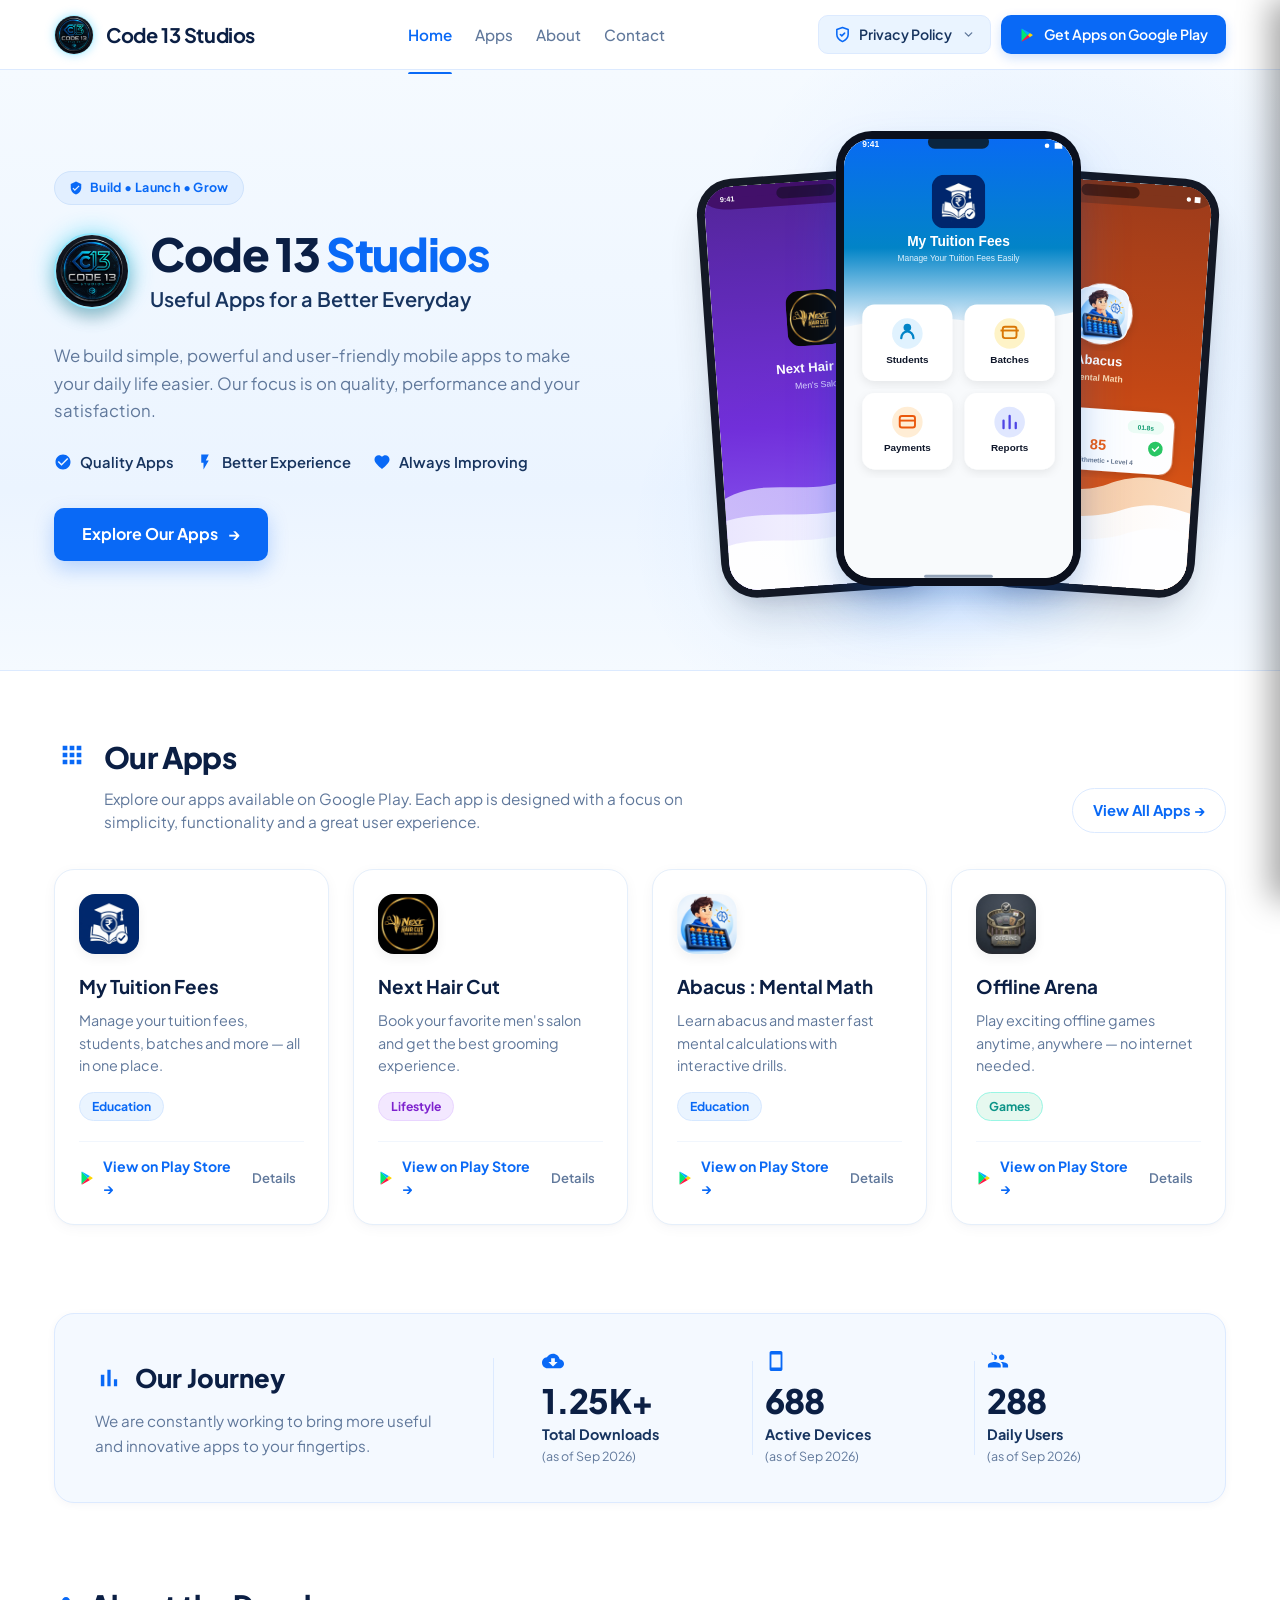
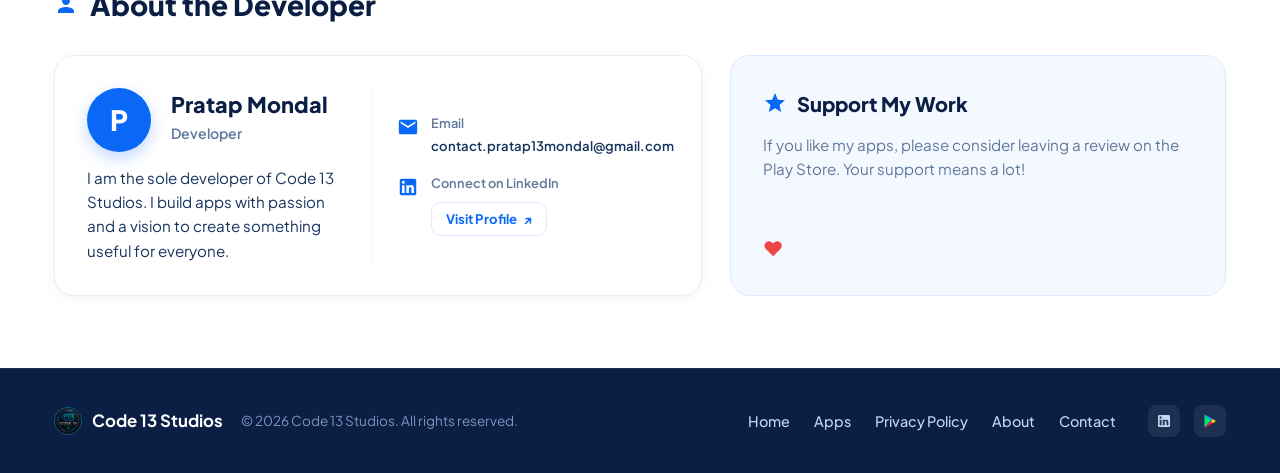
==== index.html @ d7ed080d "feat: add portfolio website assets, pages, styles, and scripts" ====
<!DOCTYPE html>
<html lang="en">
<head>
  <meta charset="UTF-8">
  <meta name="viewport" content="width=device-width, initial-scale=1.0">
  <title>Code 13 Studios — Useful Apps for a Better Everyday</title>
  <meta name="description" content="Code 13 Studios creates simple, powerful and user-friendly mobile apps designed to make everyday life easier.">
  <link rel="icon" type="image/png" href="assets/logo/c13-logo.png">
  <link rel="stylesheet" href="css/style.css">
</head>
<body>

  <!-- ========================================================================
       Global Header
       ======================================================================== -->
  <header class="site-header">
    <div class="container header-inner">
      <!-- Brand Logo -->
      <a href="index.html" class="brand-logo" aria-label="Code 13 Studios Home">
        <img src="assets/logo/c13-logo.png" alt="Code 13 Studios Icon" class="brand-icon" width="40" height="40">
        <span class="brand-name">Code 13 Studios</span>
      </a>

      <!-- Desktop Navigation -->
      <nav class="desktop-nav" aria-label="Main Navigation">
        <a href="index.html" class="nav-link active">Home</a>
        <a href="section/apps.html" class="nav-link">Apps</a>
        <a href="section/about.html" class="nav-link">About</a>
        <a href="section/contact.html" class="nav-link">Contact</a>
      </nav>

      <!-- Desktop Header Action -->
      <div class="header-action">
        <!-- Privacy Policy Dropdown Button -->
        <div class="header-privacy-dropdown-wrap">
          <a href="privacy-policy/index.html" class="btn-privacy-header" aria-label="Privacy Policy for All Apps" id="header-privacy-btn">
            <svg class="privacy-shield-icon" viewBox="0 0 24 24" fill="none" stroke="currentColor" stroke-width="2.2" stroke-linecap="round" stroke-linejoin="round" aria-hidden="true">
              <path d="M12 22s8-4 8-10V5l-8-3-8 3v7c0 6 8 10 8 10z"/>
              <path d="m9 12 2 2 4-4"/>
            </svg>
            <span>Privacy Policy</span>
            <svg class="dropdown-arrow-icon" viewBox="0 0 24 24" fill="none" stroke="currentColor" stroke-width="2.5" stroke-linecap="round" stroke-linejoin="round" aria-hidden="true">
              <path d="m6 9 6 6 6-6"/>
            </svg>
          </a>
          <div class="header-privacy-menu" role="menu" aria-label="Privacy Policies for All Apps">
            <div class="privacy-menu-header">
              <span class="privacy-menu-badge">Privacy Center</span>
              <span class="privacy-menu-title">Select App Policy</span>
            </div>
            <a href="privacy-policy/index.html#all-apps" class="privacy-menu-item" role="menuitem">
              <span class="menu-item-icon-wrap shield-icon-wrap">
                <svg viewBox="0 0 24 24" fill="currentColor"><path d="M12 2L4 5v6.09c0 5.05 3.41 9.76 8 10.91 4.59-1.15 8-5.86 8-10.91V5l-8-3zm-1 14.5l-3.5-3.5 1.41-1.41L11 13.67l5.59-5.59 1.41 1.41-7 7z"/></svg>
              </span>
              <div class="menu-item-text">
                <strong>All Apps Overview</strong>
                <small>General principles & developer standards</small>
              </div>
            </a>
            <a href="privacy-policy/my-tuition-fees.html" class="privacy-menu-item" role="menuitem">
              <img src="assets/apps/my-tuition-fees.svg" alt="My Tuition Fees" class="menu-item-app-icon" width="32" height="32">
              <div class="menu-item-text">
                <strong>My Tuition Fees</strong>
                <small>Student records & offline storage</small>
              </div>
            </a>
            <a href="privacy-policy/next-hair-cut.html" class="privacy-menu-item" role="menuitem">
              <img src="assets/apps/next-hair-cut.svg" alt="Next Hair Cut" class="menu-item-app-icon" width="32" height="32">
              <div class="menu-item-text">
                <strong>Next Hair Cut</strong>
                <small>Salon booking & location permissions</small>
              </div>
            </a>
            <a href="privacy-policy/abacus-mental-math.html" class="privacy-menu-item" role="menuitem">
              <img src="assets/apps/abacus-math.svg" alt="Abacus : Mental Math" class="menu-item-app-icon" width="32" height="32">
              <div class="menu-item-text">
                <strong>Abacus : Mental Math</strong>
                <small>Mental arithmetic & speed drills</small>
              </div>
            </a>
            <a href="privacy-policy/offline-arena.html" class="privacy-menu-item" role="menuitem">
              <img src="assets/apps/offline-arena.svg" alt="Offline Arena" class="menu-item-app-icon" width="32" height="32">
              <div class="menu-item-text">
                <strong>Offline Arena</strong>
                <small>100% offline — zero data collection</small>
              </div>
            </a>
            <div class="privacy-menu-footer">
              <a href="privacy-policy/index.html" class="privacy-menu-view-all">Open Full Privacy Center →</a>
            </div>
          </div>
        </div>

        <a href="https://play.google.com/store/apps/developer?id=Pratap+Mondal" target="_blank" rel="noopener noreferrer" class="btn-play-header" aria-label="Get Apps on Google Play">
          <svg class="play-icon-mini" viewBox="0 0 32 32" fill="none" xmlns="http://www.w3.org/2000/svg" aria-hidden="true">
            <path d="M5.3 3.6C5.1 4 5 4.5 5 5.2v21.6c0 .7.1 1.2.3 1.6l.1.1 12.1-12.1v-.3L5.3 3.6z" fill="#00E676"/>
            <path d="M21.5 20.4l-4-4v-.3l4-4 .1.1 4.7 2.7c1.3.8 1.3 2 0 2.8l-4.8 2.7z" fill="#FFD600"/>
            <path d="M17.5 16.1L5.3 28.4c.4.4 1.1.5 2 .1l14.2-8.1-4-4.3z" fill="#FF1744"/>
            <path d="M17.5 15.9l4-4-14.2-8.1c-.9-.5-1.6-.3-2 .1l12.2 12z" fill="#00B0FF"/>
          </svg>
          <span>Get Apps on Google Play</span>
        </a>
      </div>

      <!-- Hamburger Menu Button (Mobile) -->
      <button type="button" class="hamburger-btn" id="hamburger-btn" aria-label="Toggle navigation menu" aria-expanded="false" aria-controls="mobile-drawer">
        <span class="hamburger-line"></span>
        <span class="hamburger-line"></span>
        <span class="hamburger-line"></span>
      </button>
    </div>
  </header>

  <!-- ========================================================================
       Mobile Navigation Drawer (Matches Mobile Screen 5 Reference)
       ======================================================================== -->
  <div class="mobile-drawer-overlay" id="drawer-overlay" aria-hidden="true"></div>
  <aside class="mobile-drawer" id="mobile-drawer" aria-label="Mobile Navigation">
    <div class="drawer-header">
      <div class="drawer-brand">
        <img src="assets/logo/c13-logo.png" alt="Code 13 Studios" width="30" height="30" style="border-radius: 50%;">
        <span>Code 13 Studios</span>
      </div>
      <button type="button" class="drawer-close-btn" id="drawer-close-btn" aria-label="Close menu">&times;</button>
    </div>

    <!-- Centered Hero in Drawer -->
    <div class="drawer-hero">
      <img src="assets/logo/c13-logo.png" alt="Code 13 Studios Logo" class="drawer-logo-big" width="72" height="72">
      <h2 class="drawer-title">Code 13 Studios</h2>
      <p class="drawer-tagline">Useful Apps for a Better Everyday</p>

      <!-- 3 Highlight Pills -->
      <div class="drawer-highlights">
        <span class="drawer-highlight-pill">
          <svg viewBox="0 0 24 24"><path d="M12 2L4 5v6.09c0 5.05 3.41 9.76 8 10.91 4.59-1.15 8-5.86 8-10.91V5l-8-3zm-1 14.5l-3.5-3.5 1.41-1.41L11 13.67l5.59-5.59 1.41 1.41-7 7z"/></svg>
          Quality Apps
        </span>
        <span class="drawer-highlight-pill">
          <svg viewBox="0 0 24 24"><path d="M7 2v11h3v9l7-12h-4l4-8z"/></svg>
          Better Experience
        </span>
        <span class="drawer-highlight-pill">
          <svg viewBox="0 0 24 24"><path d="M12 21.35l-1.45-1.32C5.4 15.36 2 12.28 2 8.5 2 5.42 4.42 3 7.5 3c1.74 0 3.41.81 4.5 2.09C13.09 3.81 14.76 3 16.5 3 19.58 3 22 5.42 22 8.5c0 3.78-3.4 6.86-8.55 11.54L12 21.35z"/></svg>
          Always Improving
        </span>
      </div>
    </div>

    <!-- Quick Links White Box -->
    <div class="drawer-nav-box">
      <h3 class="drawer-nav-title">Quick Links</h3>
      <ul class="drawer-nav-list">
        <li class="drawer-nav-item">
          <a href="index.html">
            <span class="drawer-nav-icon">
              <svg viewBox="0 0 24 24" width="18" height="18" fill="currentColor"><path d="M10 20v-6h4v6h5v-8h3L12 3 2 12h3v8z"/></svg>
            </span>
            <span>Home</span>
          </a>
        </li>
        <li class="drawer-nav-item">
          <a href="section/apps.html">
            <span class="drawer-nav-icon">
              <svg viewBox="0 0 24 24" width="18" height="18" fill="currentColor"><path d="M4 8h4V4H4v4zm6 12h4v-4h-4v4zm-6 0h4v-4H4v4zm0-6h4v-4H4v4zm6 0h4v-4h-4v4zm6-10v4h4V4h-4zm-6 4h4V4h-4v4zm6 6h4v-4h-4v4zm0 6h4v-4h-4v4z"/></svg>
            </span>
            <span>Apps</span>
          </a>
        </li>
        <li class="drawer-nav-item">
          <a href="privacy-policy/index.html">
            <span class="drawer-nav-icon">
              <svg viewBox="0 0 24 24" width="18" height="18" fill="none" stroke="currentColor" stroke-width="2" stroke-linecap="round" stroke-linejoin="round">
                <path d="M12 22s8-4 8-10V5l-8-3-8 3v7c0 6 8 10 8 10z"/>
                <path d="m9 12 2 2 4-4"/>
              </svg>
            </span>
            <span>Privacy Policy</span>
          </a>
        </li>
        <li class="drawer-nav-item">
          <a href="section/about.html">
            <span class="drawer-nav-icon">
              <svg viewBox="0 0 24 24" width="18" height="18" fill="currentColor"><path d="M12 12c2.21 0 4-1.79 4-4s-1.79-4-4-4-4 1.79-4 4 1.79 4 4 4zm0 2c-2.67 0-8 1.34-8 4v2h16v-2c0-2.66-5.33-4-8-4z"/></svg>
            </span>
            <span>About</span>
          </a>
        </li>
        <li class="drawer-nav-item">
          <a href="section/contact.html">
            <span class="drawer-nav-icon">
              <svg viewBox="0 0 24 24" width="18" height="18" fill="currentColor"><path d="M20 4H4c-1.1 0-1.99.9-1.99 2L2 18c0 1.1.9 2 2 2h16c1.1 0 2-.9 2-2V6c0-1.1-.9-2-2-2zm0 4l-8 5-8-5V6l8 5 8-5v2z"/></svg>
            </span>
            <span>Contact</span>
          </a>
        </li>
      </ul>

      <!-- Follow Us -->
      <div class="drawer-follow">
        <p class="drawer-follow-label">Follow Us</p>
        <div class="drawer-social-icons">
          <a href="https://linkedin.com" target="_blank" rel="noopener noreferrer" class="drawer-social-btn" aria-label="LinkedIn">
            <svg viewBox="0 0 24 24" fill="currentColor"><path d="M19 3a2 2 0 0 1 2 2v14a2 2 0 0 1-2 2H5a2 2 0 0 1-2-2V5a2 2 0 0 1 2-2h14m-.5 15.5v-5.3a3.26 3.26 0 0 0-3.26-3.26c-.85 0-1.84.52-2.28 1.3v-1.11h-2.79v8.37h2.79v-4.93c0-.77.62-1.4 1.39-1.4a1.4 1.4 0 0 1 1.4 1.4v4.93h2.75M6.88 8.56a1.68 1.68 0 0 0 1.68-1.68c0-.93-.75-1.69-1.68-1.69a1.69 1.69 0 0 0-1.69 1.69c0 .93.76 1.68 1.69 1.68m1.39 9.94v-8.37H5.5v8.37h2.77z"/></svg>
          </a>
        </div>
      </div>
    </div>

    <!-- Drawer Footer -->
    <p class="drawer-footer-copy">© 2026 Code 13 Studios. All rights reserved.</p>
  </aside>

  <!-- ========================================================================
       Main Content
       ======================================================================== -->
  <main id="main-content">
    
    <!-- SECTION 1 — HERO -->
    <section class="hero-section" aria-label="Hero Section">
      <div class="hero-bg-shapes">
        <div class="shape-wave-1"></div>
        <div class="shape-wave-2"></div>
      </div>

      <div class="container hero-grid">
        <!-- Left Hero Content -->
        <div class="hero-content">
          <!-- Small Badge -->
          <div class="hero-badge">
            <svg viewBox="0 0 24 24" aria-hidden="true"><path d="M12 1L3 5v6c0 5.55 3.84 10.74 9 12 5.16-1.26 9-6.45 9-12V5l-9-4zm-2 16l-4-4 1.41-1.41L10 14.17l6.59-6.59L18 9l-8 8z"/></svg>
            <span>Build • Launch • Grow</span>
          </div>

          <!-- Logo & Heading -->
          <div class="hero-header-row">
            <img src="assets/logo/c13-logo.png" alt="Code 13 Studios Logo" class="hero-main-logo" width="76" height="76">
            <div class="hero-titles">
              <h1 class="hero-title">Code 13 <span class="highlight-blue">Studios</span></h1>
              <p class="hero-subtitle">Useful Apps for a Better Everyday</p>
            </div>
          </div>

          <!-- Description -->
          <p class="hero-description">
            We build simple, powerful and user-friendly mobile apps to make your daily life easier. Our focus is on quality, performance and your satisfaction.
          </p>

          <!-- 3 Highlights -->
          <div class="hero-features">
            <div class="hero-feature-item">
              <svg viewBox="0 0 24 24" aria-hidden="true"><path d="M12 2C6.48 2 2 6.48 2 12s4.48 10 10 10 10-4.48 10-10S17.52 2 12 2zm-2 15l-5-5 1.41-1.41L10 14.17l7.59-7.59L19 8l-9 9z"/></svg>
              <span>Quality Apps</span>
            </div>
            <div class="hero-feature-item">
              <svg viewBox="0 0 24 24" aria-hidden="true"><path d="M7 2v11h3v9l7-12h-4l4-8z"/></svg>
              <span>Better Experience</span>
            </div>
            <div class="hero-feature-item">
              <svg viewBox="0 0 24 24" aria-hidden="true"><path d="M12 21.35l-1.45-1.32C5.4 15.36 2 12.28 2 8.5 2 5.42 4.42 3 7.5 3c1.74 0 3.41.81 4.5 2.09C13.09 3.81 14.76 3 16.5 3 19.58 3 22 5.42 22 8.5c0 3.78-3.4 6.86-8.55 11.54L12 21.35z"/></svg>
              <span>Always Improving</span>
            </div>
          </div>

          <!-- Primary CTA Button -->
          <a href="section/apps.html" class="btn-primary-hero">
            <span>Explore Our Apps</span>
            <span class="arrow" aria-hidden="true">→</span>
          </a>
        </div>

        <!-- Right Side: Overlapping Phone Mockups Composition -->
        <div class="hero-mockups-wrap">
          <div class="phones-cluster" aria-label="App Mockup Previews">
            <!-- Left Phone: Next Hair Cut -->
            <a href="section/app-details.html?app=next-hair-cut" class="phone-mockup phone-left" title="Next Hair Cut Preview — View Details" style="text-decoration: none; cursor: pointer;">
              <div class="phone-screen-container">
                <img src="assets/screenshots/next-haircut-hero.svg" alt="Next Hair Cut app mockup" width="220" height="420">
              </div>
            </a>

            <!-- Center Phone: My Tuition Fees -->
            <a href="section/app-details.html?app=my-tuition-fees" class="phone-mockup phone-center" title="My Tuition Fees Preview — View Details" style="text-decoration: none; cursor: pointer;">
              <div class="phone-screen-container">
                <img src="assets/screenshots/tuition-hero.svg" alt="My Tuition Fees app mockup" width="245" height="455">
              </div>
            </a>

            <!-- Right Phone: Abacus : Mental Math -->
            <a href="section/app-details.html?app=abacus-mental-math" class="phone-mockup phone-right" title="Abacus : Mental Math Preview — View Details" style="text-decoration: none; cursor: pointer;">
              <div class="phone-screen-container">
                <img src="assets/screenshots/abacus-math-hero.svg" alt="Abacus : Mental Math app mockup" width="220" height="420">
              </div>
            </a>
          </div>
        </div>
      </div>
    </section>

    <!-- SECTION 2 — OUR APPS -->
    <section class="apps-section" id="apps" aria-labelledby="our-apps-heading">
      <div class="container">
        <!-- Section Header Row -->
        <div class="section-header-row">
          <div class="section-title-wrap">
            <div class="section-icon-badge" aria-hidden="true">
              <svg viewBox="0 0 24 24"><path d="M4 8h4V4H4v4zm6 12h4v-4h-4v4zm-6 0h4v-4H4v4zm0-6h4v-4H4v4zm6 0h4v-4h-4v4zm6-10v4h4V4h-4zm-6 4h4V4h-4v4zm6 6h4v-4h-4v4zm0 6h4v-4h-4v4z"/></svg>
            </div>
            <div class="section-title-text">
              <h2 class="section-heading" id="our-apps-heading">Our Apps</h2>
              <p class="section-subtext">
                Explore our apps available on Google Play. Each app is designed with a focus on simplicity, functionality and a great user experience.
              </p>
            </div>
          </div>
          <a href="section/apps.html" class="btn-view-all">View All Apps →</a>
        </div>

        <!-- 4 Application Cards Grid (dynamically rendered from JavaScript data) -->
        <div class="apps-grid" id="apps-grid">
          <!-- Fallback SSR content for zero-JS users -->
          <article class="app-card">
            <div class="app-card-icon-wrap">
              <img src="assets/apps/my-tuition-fees.svg" alt="My Tuition Fees" class="app-card-icon" width="60" height="60">
            </div>
            <h3 class="app-card-name">My Tuition Fees</h3>
            <p class="app-card-desc">Manage your tuition fees, students, batches and more — all in one place.</p>
            <span class="app-card-category badge-education">Education</span>
            <div class="app-card-footer">
              <a href="https://play.google.com/store/apps/details?id=com.code13studios.mytuitionfees" class="app-card-link" target="_blank" rel="noopener noreferrer">
                <span>View on Play Store →</span>
              </a>
              <a href="section/app-details.html?app=my-tuition-fees" class="app-details-btn-mini">Details</a>
            </div>
          </article>
        </div>
      </div>
    </section>

    <!-- SECTION 3 — OUR JOURNEY / STATS -->
    <section class="journey-section" aria-labelledby="journey-heading">
      <div class="container">
        <div class="journey-card">
          <!-- Left Info Block -->
          <div class="journey-info">
            <div class="journey-header-row">
              <svg class="journey-icon" viewBox="0 0 24 24" aria-hidden="true"><path d="M5 9.2h3V19H5zM10.6 5h2.8v14h-2.8zm5.6 8H19v6h-2.8z"/></svg>
              <h2 class="journey-title" id="journey-heading">Our Journey</h2>
            </div>
            <p class="journey-desc">
              We are constantly working to bring more useful and innovative apps to your fingertips.
            </p>
          </div>

          <!-- Right Statistics Block -->
          <div class="journey-stats-grid">
            <!-- Stat 1 -->
            <div class="stat-item">
              <svg class="stat-icon" viewBox="0 0 24 24" aria-hidden="true"><path d="M19.35 10.04C18.67 6.59 15.64 4 12 4 9.11 4 6.6 5.64 5.35 8.04 2.34 8.36 0 10.91 0 14c0 3.31 2.69 6 6 6h13c2.76 0 5-2.24 5-5 0-2.64-2.05-4.78-4.65-4.96zM17 13l-5 5-5-5h3V9h4v4h3z"/></svg>
              <div class="stat-number">1.25K+</div>
              <div class="stat-label">Total Downloads</div>
              <div class="stat-date">(as of Sep 2026)</div>
            </div>

            <!-- Stat 2 -->
            <div class="stat-item">
              <svg class="stat-icon" viewBox="0 0 24 24" aria-hidden="true"><path d="M17 1.01L7 1c-1.1 0-2 .9-2 2v18c0 1.1.9 2 2 2h10c1.1 0 2-.9 2-2V3c0-1.1-.9-1.99-2-1.99zM17 19H7V5h10v14z"/></svg>
              <div class="stat-number">688</div>
              <div class="stat-label">Active Devices</div>
              <div class="stat-date">(as of Sep 2026)</div>
            </div>

            <!-- Stat 3 -->
            <div class="stat-item">
              <svg class="stat-icon" viewBox="0 0 24 24" aria-hidden="true"><path d="M16 11c1.66 0 2.99-1.34 2.99-3S17.66 5 16 5c-1.66 0-3 1.34-3 3s1.34 3 3 3zm-8 0c1.66 0 2.99-1.34 2.99-3S9.66 5 8 5C6.34 5 5 6.34 5 3s1.34 3 3 3zm0 2c-2.33 0-7 1.17-7 3.5V19h14v-2.5c0-2.33-4.67-3.5-7-3.5zm8 0c-.29 0-.62.02-.97.05 1.16.84 1.97 1.97 1.97 3.45V19h6v-2.5c0-2.33-4.67-3.5-7-3.5z"/></svg>
              <div class="stat-number">288</div>
              <div class="stat-label">Daily Users</div>
              <div class="stat-date">(as of Sep 2026)</div>
            </div>
          </div>
        </div>
      </div>
    </section>

    <!-- SECTION 4 — ABOUT THE DEVELOPER & SUPPORT -->
    <section class="developer-section" aria-labelledby="developer-heading">
      <div class="container">
        <!-- Section Header Row -->
        <div class="developer-header-row">
          <svg class="developer-header-icon" viewBox="0 0 24 24" aria-hidden="true"><path d="M12 12c2.21 0 4-1.79 4-4s-1.79-4-4-4-4 1.79-4 4 1.79 4 4 4zm0 2c-2.67 0-8 1.34-8 4v2h16v-2c0-2.66-5.33-4-8-4z"/></svg>
          <h2 class="developer-main-heading" id="developer-heading">About the Developer</h2>
        </div>

        <div class="developer-grid">
          <!-- Developer Profile Card -->
          <div class="dev-card">
            <div class="dev-card-inner">
              <div class="dev-profile-side">
                <div class="dev-profile-row">
                  <div class="dev-avatar" aria-hidden="true">P</div>
                  <div class="dev-meta-info">
                    <h3 class="dev-name">Pratap Mondal</h3>
                    <span class="dev-role">Developer</span>
                  </div>
                </div>
                <p class="dev-bio">
                  I am the sole developer of Code 13 Studios. I build apps with passion and a vision to create something useful for everyone.
                </p>
              </div>

              <!-- Developer Contact Block -->
              <div class="dev-contact-block">
                <!-- Email -->
                <div class="dev-contact-item">
                  <svg class="contact-item-icon" viewBox="0 0 24 24" aria-hidden="true"><path d="M20 4H4c-1.1 0-1.99.9-1.99 2L2 18c0 1.1.9 2 2 2h16c1.1 0 2-.9 2-2V6c0-1.1-.9-2-2-2zm0 4l-8 5-8-5V6l8 5 8-5v2z"/></svg>
                  <div class="contact-item-text">
                    <span class="contact-item-label">Email</span>
                    <a href="mailto:contact.pratap13mondal@gmail.com" class="contact-item-value">contact.pratap13mondal@gmail.com</a>
                  </div>
                </div>

                <!-- LinkedIn -->
                <div class="dev-contact-item">
                  <svg class="contact-item-icon" viewBox="0 0 24 24" aria-hidden="true"><path d="M19 3a2 2 0 0 1 2 2v14a2 2 0 0 1-2 2H5a2 2 0 0 1-2-2V5a2 2 0 0 1 2-2h14m-.5 15.5v-5.3a3.26 3.26 0 0 0-3.26-3.26c-.85 0-1.84.52-2.28 1.3v-1.11h-2.79v8.37h2.79v-4.93c0-.77.62-1.4 1.39-1.4a1.4 1.4 0 0 1 1.4 1.4v4.93h2.75M6.88 8.56a1.68 1.68 0 0 0 1.68-1.68c0-.93-.75-1.69-1.68-1.69a1.69 1.69 0 0 0-1.69 1.69c0 .93.76 1.68 1.69 1.68m1.39 9.94v-8.37H5.5v8.37h2.77z"/></svg>
                  <div class="contact-item-text">
                    <span class="contact-item-label">Connect on LinkedIn</span>
                    <a href="https://linkedin.com" target="_blank" rel="noopener noreferrer" class="btn-visit-profile">
                      <span>Visit Profile</span>
                      <span aria-hidden="true">↗</span>
                    </a>
                  </div>
                </div>
              </div>
            </div>
          </div>

          <!-- Support Card -->
          <div class="support-card">
            <div>
              <div class="support-header-row">
                <svg class="support-icon" viewBox="0 0 24 24" aria-hidden="true"><path d="M12 17.27L18.18 21l-1.64-7.03L22 9.24l-7.19-.61L12 2 9.19 8.63 2 9.24l5.46 4.73L5.82 21z"/></svg>
                <h3 class="support-title">Support My Work</h3>
              </div>
              <p class="support-text">
                If you like my apps, please consider leaving a review on the Play Store. Your support means a lot!
              </p>
            </div>
            <div class="support-footer">
              <span class="heart-icon" aria-hidden="true">❤️</span>
            </div>
          </div>
        </div>
      </div>
    </section>

  </main>

  <!-- ========================================================================
       Global Footer (Dark Navy)
       ======================================================================== -->
  <footer class="site-footer">
    <div class="container footer-inner">
      <!-- Left: Logo & Copyright -->
      <div class="footer-brand-wrap">
        <a href="index.html" class="footer-brand-logo">
          <img src="assets/logo/c13-logo.png" alt="Code 13 Studios" class="footer-brand-icon" width="28" height="28">
          <span>Code 13 Studios</span>
        </a>
        <span class="footer-copy">© 2026 Code 13 Studios. All rights reserved.</span>
      </div>

      <!-- Right: Links & Social Icons -->
      <div class="footer-right">
        <nav class="footer-nav" aria-label="Footer Navigation">
          <a href="index.html" class="footer-link">Home</a>
          <a href="section/apps.html" class="footer-link">Apps</a>
          <a href="privacy-policy/index.html" class="footer-link">Privacy Policy</a>
          <a href="section/about.html" class="footer-link">About</a>
          <a href="section/contact.html" class="footer-link">Contact</a>
        </nav>

        <div class="footer-social">
          <a href="https://linkedin.com" target="_blank" rel="noopener noreferrer" class="footer-social-link" aria-label="LinkedIn">
            <svg viewBox="0 0 24 24"><path d="M19 3a2 2 0 0 1 2 2v14a2 2 0 0 1-2 2H5a2 2 0 0 1-2-2V5a2 2 0 0 1 2-2h14m-.5 15.5v-5.3a3.26 3.26 0 0 0-3.26-3.26c-.85 0-1.84.52-2.28 1.3v-1.11h-2.79v8.37h2.79v-4.93c0-.77.62-1.4 1.39-1.4a1.4 1.4 0 0 1 1.4 1.4v4.93h2.75M6.88 8.56a1.68 1.68 0 0 0 1.68-1.68c0-.93-.75-1.69-1.68-1.69a1.69 1.69 0 0 0-1.69 1.69c0 .93.76 1.68 1.69 1.68m1.39 9.94v-8.37H5.5v8.37h2.77z"/></svg>
          </a>
          <a href="https://play.google.com/store/apps/developer?id=Pratap+Mondal" target="_blank" rel="noopener noreferrer" class="footer-social-link" aria-label="Google Play Developer Profile">
            <svg viewBox="0 0 32 32"><path d="M5.3 3.6C5.1 4 5 4.5 5 5.2v21.6c0 .7.1 1.2.3 1.6l.1.1 12.1-12.1v-.3L5.3 3.6z" fill="#00E676"/><path d="M21.5 20.4l-4-4v-.3l4-4 .1.1 4.7 2.7c1.3.8 1.3 2 0 2.8l-4.8 2.7z" fill="#FFD600"/><path d="M17.5 16.1L5.3 28.4c.4.4 1.1.5 2 .1l14.2-8.1-4-4.3z" fill="#FF1744"/><path d="M17.5 15.9l4-4-14.2-8.1c-.9-.5-1.6-.3-2 .1l12.2 12z" fill="#00B0FF"/></svg>
          </a>
        </div>
      </div>
    </div>
  </footer>

  <!-- Scripts -->
  <script src="js/script.js"></script>
</body>
</html>
---- css/style.css ----
/* ==========================================================================
   Code 13 Studios — Design System & Main Stylesheet
   ========================================================================== */

@import url('https://fonts.googleapis.com/css2?family=Plus+Jakarta+Sans:wght@400;500;600;700;800&family=Inter:wght@400;500;600;700&display=swap');

:root {
  /* Brand Palette */
  --color-primary: #0969F6;
  --color-primary-hover: #0756CC;
  --color-primary-active: #0545A8;
  --color-secondary-blue: #EAF4FF;
  --color-very-light-blue: #F4F9FF;
  --color-navy-dark: #0B1F44;
  --color-navy-text: #17345F;
  --color-muted-text: #60789B;
  --color-border-light: #DCEAFF;
  --color-border-card: #E5EFFB;
  --color-white: #FFFFFF;
  
  /* Pill Badges */
  --badge-blue-bg: #EAF4FF;
  --badge-blue-text: #0969F6;
  --badge-purple-bg: #F3E8FF;
  --badge-purple-text: #7E22CE;
  --badge-green-bg: #E6F8EF;
  --badge-green-text: #059669;
  --badge-teal-bg: #E6F8EF;
  --badge-teal-text: #0D9488;

  /* Typography */
  --font-family: 'Plus Jakarta Sans', 'Inter', -apple-system, BlinkMacSystemFont, 'Segoe UI', Roboto, sans-serif;
  
  /* Layout */
  --container-max-width: 1220px;
  --container-padding: 24px;
  --header-height: 70px;
  
  /* Radii */
  --radius-xs: 6px;
  --radius-sm: 10px;
  --radius-md: 14px;
  --radius-lg: 20px;
  --radius-xl: 28px;
  --radius-pill: 9999px;

  /* Shadows */
  --shadow-sm: 0 2px 8px rgba(11, 31, 68, 0.04);
  --shadow-card: 0 3px 14px rgba(11, 31, 68, 0.04), 0 1px 3px rgba(11, 31, 68, 0.02);
  --shadow-card-hover: 0 14px 30px rgba(9, 105, 246, 0.12), 0 4px 10px rgba(11, 31, 68, 0.05);
  --shadow-phone: 0 24px 48px -12px rgba(11, 31, 68, 0.22), 0 10px 20px -8px rgba(11, 31, 68, 0.12);
  --shadow-header: 0 1px 0 rgba(220, 234, 255, 0.8);
  
  /* Transitions */
  --transition-fast: 0.18s ease;
  --transition-normal: 0.28s cubic-bezier(0.16, 1, 0.3, 1);
  --transition-smooth: 0.4s cubic-bezier(0.16, 1, 0.3, 1);
}

/* Base Reset & Essentials */
*, *::before, *::after {
  box-sizing: border-box;
  margin: 0;
  padding: 0;
}

html {
  font-size: 16px;
  scroll-behavior: smooth;
  -webkit-font-smoothing: antialiased;
  -moz-osx-font-smoothing: grayscale;
}

body {
  font-family: var(--font-family);
  background-color: var(--color-white);
  color: var(--color-navy-text);
  line-height: 1.55;
  min-height: 100vh;
  display: flex;
  flex-direction: column;
  overflow-x: hidden;
}

/* Accessibility Focus */
:focus-visible {
  outline: 2px solid var(--color-primary);
  outline-offset: 3px;
}

img, svg {
  display: block;
  max-width: 100%;
}

a {
  color: inherit;
  text-decoration: none;
  transition: color var(--transition-fast);
}

button {
  font-family: inherit;
  border: none;
  background: none;
  cursor: pointer;
}

ul, ol {
  list-style: none;
}

/* Container */
.container {
  width: 100%;
  max-width: var(--container-max-width);
  margin: 0 auto;
  padding-left: var(--container-padding);
  padding-right: var(--container-padding);
}

/* ==========================================================================
   Global Header
   ========================================================================== */
.site-header {
  position: sticky;
  top: 0;
  z-index: 100;
  height: var(--header-height);
  background-color: var(--color-white);
  border-bottom: 1px solid var(--color-border-light);
  display: flex;
  align-items: center;
}

.header-inner {
  display: flex;
  align-items: center;
  justify-content: space-between;
  width: 100%;
}

/* Logo */
.brand-logo {
  display: inline-flex;
  align-items: center;
  gap: 12px;
  font-size: 1.25rem;
  font-weight: 700;
  color: var(--color-navy-dark);
  letter-spacing: -0.02em;
  white-space: nowrap;
  flex-shrink: 0;
}

.brand-icon {
  width: 40px;
  height: 40px;
  border-radius: 50%;
  object-fit: cover;
  flex-shrink: 0;
  box-shadow: 0 0 10px rgba(0, 190, 255, 0.35);
  border: 1.5px solid rgba(0, 210, 255, 0.35);
  transition: transform var(--transition-fast), box-shadow var(--transition-fast);
}

.brand-logo:hover .brand-icon {
  transform: scale(1.06);
  box-shadow: 0 0 16px rgba(0, 210, 255, 0.55);
}

.brand-name {
  color: var(--color-navy-dark);
  white-space: nowrap;
}

/* Subpage Header (Mobile Title / Back) */
.subpage-back-nav {
  display: none;
  align-items: center;
  gap: 12px;
  white-space: nowrap;
  flex-shrink: 0;
}

.back-btn {
  display: flex;
  align-items: center;
  justify-content: center;
  width: 36px;
  height: 36px;
  border-radius: var(--radius-sm);
  color: var(--color-navy-dark);
  font-size: 1.3rem;
  transition: background-color var(--transition-fast);
}

.back-btn:hover {
  background-color: var(--color-secondary-blue);
  color: var(--color-primary);
}

.subpage-title {
  font-size: 1.15rem;
  font-weight: 700;
  color: var(--color-navy-dark);
  white-space: nowrap;
}

/* Navigation Links (Desktop) */
.desktop-nav {
  display: flex;
  align-items: center;
  gap: clamp(14px, 1.8vw, 28px);
  flex-shrink: 0;
}

.nav-link {
  position: relative;
  font-size: 0.95rem;
  font-weight: 500;
  color: var(--color-muted-text);
  padding: 6px 0;
  white-space: nowrap;
  transition: color var(--transition-fast);
}

.nav-link:hover {
  color: var(--color-primary);
}

.nav-link.active {
  color: var(--color-primary);
  font-weight: 600;
}

.nav-link.active::after {
  content: '';
  position: absolute;
  bottom: -22px;
  left: 0;
  width: 100%;
  height: 2.5px;
  background-color: var(--color-primary);
  border-radius: 2px 2px 0 0;
}

/* Header Action Buttons */
.header-action {
  display: flex;
  align-items: center;
  gap: 10px;
  flex-shrink: 0;
}

/* Privacy Policy Header Button & Dropdown */
.header-privacy-dropdown-wrap {
  position: relative;
  display: inline-flex;
  align-items: center;
  flex-shrink: 0;
}

.btn-privacy-header {
  display: inline-flex;
  align-items: center;
  gap: 8px;
  background-color: var(--color-secondary-blue);
  color: var(--color-navy-text);
  border: 1.5px solid var(--color-border-light);
  font-size: 0.88rem;
  font-weight: 600;
  padding: 8px 15px;
  border-radius: var(--radius-sm);
  transition: all var(--transition-fast);
  cursor: pointer;
  text-decoration: none;
  white-space: nowrap;
  flex-shrink: 0;
}

.btn-privacy-header:hover,
.header-privacy-dropdown-wrap:hover .btn-privacy-header,
.header-privacy-dropdown-wrap:focus-within .btn-privacy-header {
  background-color: #E0EFFF;
  border-color: #A6CEFF;
  color: var(--color-primary);
  box-shadow: 0 4px 12px rgba(9, 105, 246, 0.14);
  transform: translateY(-1px);
}

.privacy-shield-icon {
  width: 17px;
  height: 17px;
  color: var(--color-primary);
  flex-shrink: 0;
}

.dropdown-arrow-icon {
  width: 13px;
  height: 13px;
  color: var(--color-muted-text);
  transition: transform var(--transition-fast);
  margin-left: 2px;
}

.header-privacy-dropdown-wrap:hover .dropdown-arrow-icon,
.header-privacy-dropdown-wrap:focus-within .dropdown-arrow-icon {
  transform: rotate(180deg);
  color: var(--color-primary);
}

/* Dropdown Menu listing all apps */
.header-privacy-menu {
  position: absolute;
  top: calc(100% + 10px);
  right: 0;
  width: 320px;
  background: var(--color-white);
  border: 1px solid var(--color-border-light);
  border-radius: var(--radius-md);
  box-shadow: 0 18px 40px rgba(11, 31, 68, 0.16), 0 4px 12px rgba(9, 105, 246, 0.08);
  padding: 8px;
  opacity: 0;
  visibility: hidden;
  transform: translateY(8px);
  transition: opacity 0.2s cubic-bezier(0.16, 1, 0.3, 1), transform 0.2s cubic-bezier(0.16, 1, 0.3, 1), visibility 0.2s;
  z-index: 120;
}

.header-privacy-dropdown-wrap:hover .header-privacy-menu,
.header-privacy-dropdown-wrap:focus-within .header-privacy-menu,
.header-privacy-menu.open {
  opacity: 1;
  visibility: visible;
  transform: translateY(0);
}

.privacy-menu-header {
  display: flex;
  align-items: center;
  justify-content: space-between;
  padding: 8px 12px 10px;
  border-bottom: 1px solid var(--color-border-card);
  margin-bottom: 6px;
}

.privacy-menu-title {
  font-size: 0.78rem;
  font-weight: 700;
  text-transform: uppercase;
  letter-spacing: 0.04em;
  color: var(--color-muted-text);
}

.privacy-menu-badge {
  font-size: 0.72rem;
  font-weight: 700;
  background-color: var(--color-secondary-blue);
  color: var(--color-primary);
  padding: 2px 8px;
  border-radius: var(--radius-pill);
}

.privacy-menu-item {
  display: flex;
  align-items: center;
  gap: 12px;
  padding: 8px 10px;
  border-radius: var(--radius-sm);
  text-decoration: none;
  transition: background-color var(--transition-fast), transform var(--transition-fast);
}

.privacy-menu-item:hover {
  background-color: var(--color-very-light-blue);
  transform: translateX(3px);
}

.menu-item-icon-wrap {
  width: 32px;
  height: 32px;
  border-radius: 8px;
  display: flex;
  align-items: center;
  justify-content: center;
  flex-shrink: 0;
}

.menu-item-icon-wrap.shield-icon-wrap {
  background: linear-gradient(135deg, #0969F6, #0658D8);
  color: #fff;
}

.menu-item-icon-wrap svg {
  width: 17px;
  height: 17px;
}

.menu-item-app-icon {
  width: 32px;
  height: 32px;
  border-radius: 8px;
  flex-shrink: 0;
  object-fit: cover;
}

.menu-item-text {
  display: flex;
  flex-direction: column;
  overflow: hidden;
}

.menu-item-text strong {
  font-size: 0.88rem;
  font-weight: 600;
  color: var(--color-navy-dark);
  line-height: 1.25;
}

.menu-item-text small {
  font-size: 0.74rem;
  color: var(--color-muted-text);
  white-space: nowrap;
  overflow: hidden;
  text-overflow: ellipsis;
}

.privacy-menu-footer {
  margin-top: 6px;
  padding-top: 8px;
  border-top: 1px solid var(--color-border-card);
  text-align: center;
}

.privacy-menu-view-all {
  display: block;
  font-size: 0.82rem;
  font-weight: 700;
  color: var(--color-primary);
  padding: 6px;
  border-radius: var(--radius-xs);
  text-decoration: none;
  transition: background-color var(--transition-fast);
}

.privacy-menu-view-all:hover {
  background-color: var(--color-secondary-blue);
}

.btn-play-header {
  display: inline-flex;
  align-items: center;
  gap: 9px;
  background-color: var(--color-primary);
  color: var(--color-white);
  font-size: 0.88rem;
  font-weight: 600;
  padding: 9px 18px;
  border-radius: var(--radius-sm);
  transition: all var(--transition-fast);
  box-shadow: 0 4px 12px rgba(9, 105, 246, 0.2);
  white-space: nowrap;
  flex-shrink: 0;
}

.btn-play-header:hover {
  background-color: var(--color-primary-hover);
  transform: translateY(-1px);
  box-shadow: 0 6px 16px rgba(9, 105, 246, 0.28);
}

.play-icon-mini {
  width: 16px;
  height: 16px;
  flex-shrink: 0;
}

/* Hamburger Toggle Button */
.hamburger-btn {
  display: none;
  flex-direction: column;
  justify-content: center;
  align-items: center;
  width: 40px;
  height: 40px;
  border-radius: var(--radius-sm);
  background: transparent;
  gap: 5px;
  cursor: pointer;
  z-index: 105;
}

.hamburger-line {
  width: 22px;
  height: 2.2px;
  background-color: var(--color-navy-dark);
  border-radius: 2px;
  transition: transform var(--transition-normal), opacity var(--transition-fast);
}

.hamburger-btn.active .hamburger-line:nth-child(1) {
  transform: translateY(7.2px) rotate(45deg);
}

.hamburger-btn.active .hamburger-line:nth-child(2) {
  opacity: 0;
}

.hamburger-btn.active .hamburger-line:nth-child(3) {
  transform: translateY(-7.2px) rotate(-45deg);
}

/* ==========================================================================
   Mobile Navigation Drawer (Matches Mobile Screen 5 Reference!)
   ========================================================================== */
.mobile-drawer-overlay {
  position: fixed;
  inset: 0;
  background-color: rgba(11, 31, 68, 0.6);
  backdrop-filter: blur(4px);
  z-index: 200;
  opacity: 0;
  visibility: hidden;
  transition: opacity var(--transition-normal), visibility var(--transition-normal);
}

.mobile-drawer-overlay.open {
  opacity: 1;
  visibility: visible;
}

.mobile-drawer {
  position: fixed;
  top: 0;
  right: 0;
  bottom: 0;
  width: 100%;
  max-width: 380px;
  background: linear-gradient(180deg, #07193B 0%, #0B1F44 100%);
  z-index: 210;
  display: flex;
  flex-direction: column;
  transform: translateX(100%);
  transition: transform var(--transition-smooth);
  overflow-y: auto;
  padding: 24px 20px;
  color: var(--color-white);
  box-shadow: -10px 0 30px rgba(0, 0, 0, 0.35);
}

.mobile-drawer.open {
  transform: translateX(0);
}

.drawer-header {
  display: flex;
  align-items: center;
  justify-content: space-between;
  margin-bottom: 24px;
}

.drawer-brand {
  display: flex;
  align-items: center;
  gap: 10px;
  color: var(--color-white);
  font-weight: 700;
  font-size: 1.1rem;
}

.drawer-close-btn {
  display: flex;
  align-items: center;
  justify-content: center;
  width: 36px;
  height: 36px;
  border-radius: var(--radius-sm);
  background-color: rgba(255, 255, 255, 0.1);
  color: var(--color-white);
  font-size: 1.25rem;
  transition: background-color var(--transition-fast);
}

.drawer-close-btn:hover {
  background-color: rgba(255, 255, 255, 0.2);
}

.drawer-hero {
  text-align: center;
  padding: 10px 0 20px;
}

.drawer-logo-big {
  width: 72px;
  height: 72px;
  margin: 0 auto 14px;
  border-radius: 50%;
  object-fit: cover;
  box-shadow: 0 0 20px rgba(0, 210, 255, 0.45);
  border: 2px solid rgba(0, 210, 255, 0.35);
}

.drawer-title {
  font-size: 1.35rem;
  font-weight: 700;
  color: var(--color-white);
  margin-bottom: 4px;
}

.drawer-tagline {
  font-size: 0.88rem;
  color: #A3BFDF;
  margin-bottom: 18px;
}

/* 3 Drawer Highlights */
.drawer-highlights {
  display: flex;
  align-items: center;
  justify-content: center;
  gap: 12px;
  margin-bottom: 24px;
  flex-wrap: wrap;
}

.drawer-highlight-pill {
  display: inline-flex;
  align-items: center;
  gap: 6px;
  background-color: rgba(255, 255, 255, 0.08);
  border: 1px solid rgba(255, 255, 255, 0.12);
  padding: 6px 12px;
  border-radius: var(--radius-pill);
  font-size: 0.76rem;
  color: #D3E5FD;
}

.drawer-highlight-pill svg {
  width: 12px;
  height: 12px;
  fill: currentColor;
}

/* Drawer Quick Links Box (White Card in Mobile Screen 5 Reference) */
.drawer-nav-box {
  background-color: var(--color-white);
  border-radius: var(--radius-lg);
  padding: 20px 18px;
  color: var(--color-navy-dark);
  margin-bottom: 20px;
  box-shadow: 0 10px 25px rgba(0, 0, 0, 0.2);
}

.drawer-nav-title {
  font-size: 0.85rem;
  font-weight: 700;
  color: var(--color-muted-text);
  text-transform: uppercase;
  letter-spacing: 0.05em;
  margin-bottom: 12px;
}

.drawer-nav-list {
  display: flex;
  flex-direction: column;
  gap: 6px;
}

.drawer-nav-item a {
  display: flex;
  align-items: center;
  gap: 14px;
  padding: 10px 12px;
  border-radius: var(--radius-sm);
  color: var(--color-navy-text);
  font-weight: 600;
  font-size: 0.95rem;
  transition: all var(--transition-fast);
}

.drawer-nav-item a:hover,
.drawer-nav-item.active a {
  background-color: var(--color-secondary-blue);
  color: var(--color-primary);
}

.drawer-nav-icon {
  width: 20px;
  height: 20px;
  display: flex;
  align-items: center;
  justify-content: center;
  color: var(--color-primary);
}

/* Drawer Follow Us */
.drawer-follow {
  text-align: center;
  padding-top: 14px;
  border-top: 1px solid #EDF3FA;
  margin-top: 10px;
}

.drawer-follow-label {
  font-size: 0.8rem;
  color: var(--color-muted-text);
  font-weight: 600;
  margin-bottom: 10px;
}

.drawer-social-icons {
  display: flex;
  justify-content: center;
  gap: 12px;
}

.drawer-social-btn {
  display: inline-flex;
  align-items: center;
  justify-content: center;
  width: 40px;
  height: 40px;
  border-radius: 10px;
  background-color: var(--color-secondary-blue);
  color: var(--color-primary);
  transition: all var(--transition-fast);
}

.drawer-social-btn:hover {
  background-color: var(--color-primary);
  color: var(--color-white);
}

.drawer-social-btn svg {
  width: 20px;
  height: 20px;
}

.drawer-footer-copy {
  margin-top: auto;
  text-align: center;
  font-size: 0.75rem;
  color: #7995BA;
  padding-top: 16px;
}

/* ==========================================================================
   Home Hero Section (Desktop & Mobile)
   ========================================================================== */
.hero-section {
  position: relative;
  background: linear-gradient(180deg, #F5FAFF 0%, #EBF4FF 70%, #F5FAFF 100%);
  padding: 56px 0 64px;
  overflow: hidden;
  border-bottom: 1px solid var(--color-border-light);
}

/* Subtle Organic Waves Behind Hero */
.hero-bg-shapes {
  position: absolute;
  inset: 0;
  pointer-events: none;
  z-index: 1;
}

.shape-wave-1 {
  position: absolute;
  top: -100px;
  right: -80px;
  width: 650px;
  height: 650px;
  background: radial-gradient(circle, rgba(13, 110, 253, 0.08) 0%, rgba(234, 244, 255, 0) 70%);
  border-radius: 50%;
}

.shape-wave-2 {
  position: absolute;
  bottom: -60px;
  right: 15%;
  width: 500px;
  height: 400px;
  background: radial-gradient(circle, rgba(9, 105, 246, 0.06) 0%, rgba(234, 244, 255, 0) 65%);
  border-radius: 50%;
}

.hero-grid {
  position: relative;
  z-index: 2;
  display: grid;
  grid-template-columns: 1.1fr 1fr;
  align-items: center;
  gap: 48px;
}

/* Hero Content */
.hero-content {
  display: flex;
  flex-direction: column;
  align-items: flex-start;
}

/* Build • Launch • Grow Badge */
.hero-badge {
  display: inline-flex;
  align-items: center;
  gap: 7px;
  background-color: #E2EFFF;
  color: var(--color-primary);
  font-size: 0.78rem;
  font-weight: 700;
  letter-spacing: 0.03em;
  padding: 6px 14px;
  border-radius: var(--radius-pill);
  margin-bottom: 24px;
  border: 1px solid #CFE3FC;
}

.hero-badge svg {
  width: 14px;
  height: 14px;
  fill: currentColor;
}

/* Title & Logo Header in Hero */
.hero-header-row {
  display: flex;
  align-items: center;
  gap: 20px;
  margin-bottom: 12px;
}

.hero-main-logo {
  width: 76px;
  height: 76px;
  border-radius: 50%;
  object-fit: cover;
  box-shadow: 0 0 24px rgba(0, 210, 255, 0.45), 0 8px 16px rgba(0, 0, 0, 0.25);
  border: 2px solid rgba(0, 210, 255, 0.4);
  flex-shrink: 0;
}

.hero-titles {
  display: flex;
  flex-direction: column;
}

.hero-title {
  font-size: 2.85rem;
  font-weight: 800;
  color: var(--color-navy-dark);
  line-height: 1.1;
  letter-spacing: -0.03em;
}

.hero-title .highlight-blue {
  color: var(--color-primary);
}

.hero-subtitle {
  font-size: 1.25rem;
  font-weight: 600;
  color: var(--color-navy-text);
  margin-top: 4px;
}

.hero-description {
  font-size: 1.05rem;
  color: var(--color-muted-text);
  line-height: 1.65;
  margin-top: 16px;
  margin-bottom: 26px;
  max-width: 540px;
}

/* 3 Small Highlights */
.hero-features {
  display: flex;
  align-items: center;
  flex-wrap: wrap;
  gap: 22px;
  margin-bottom: 34px;
}

.hero-feature-item {
  display: inline-flex;
  align-items: center;
  gap: 8px;
  font-size: 0.92rem;
  font-weight: 600;
  color: var(--color-navy-text);
}

.hero-feature-item svg {
  width: 18px;
  height: 18px;
  color: var(--color-primary);
  fill: currentColor;
  flex-shrink: 0;
}

/* Primary Button */
.btn-primary-hero {
  display: inline-flex;
  align-items: center;
  gap: 10px;
  background-color: var(--color-primary);
  color: var(--color-white);
  font-size: 1rem;
  font-weight: 700;
  padding: 14px 28px;
  border-radius: var(--radius-sm);
  transition: all var(--transition-fast);
  box-shadow: 0 8px 20px rgba(9, 105, 246, 0.25);
}

.btn-primary-hero:hover {
  background-color: var(--color-primary-hover);
  transform: translateY(-2px);
  box-shadow: 0 12px 26px rgba(9, 105, 246, 0.35);
}

.btn-primary-hero .arrow {
  transition: transform var(--transition-fast);
}

.btn-primary-hero:hover .arrow {
  transform: translateX(4px);
}

/* ==========================================================================
   Hero Phone Mockups (Desktop Overlap & Mobile Layering)
   ========================================================================== */
.hero-mockups-wrap {
  position: relative;
  display: flex;
  align-items: center;
  justify-content: center;
  width: 100%;
  height: 480px;
}

.phones-cluster {
  position: relative;
  width: 100%;
  max-width: 520px;
  height: 450px;
  display: flex;
  align-items: center;
  justify-content: center;
}

/* Phone Mockup Frames */
.phone-mockup {
  position: absolute;
  border-radius: 36px;
  background-color: #0B101D;
  padding: 8px;
  box-shadow: var(--shadow-phone);
  transition: transform var(--transition-normal);
  user-select: none;
}

.phone-screen-container {
  width: 100%;
  height: 100%;
  border-radius: 28px;
  overflow: hidden;
  background-color: #FFFFFF;
}

.phone-screen-container img {
  width: 100%;
  height: 100%;
  object-fit: cover;
}

/* Phone 1: Left - Next Hair Cut */
.phone-mockup.phone-left {
  width: 220px;
  height: 420px;
  left: 10px;
  bottom: 10px;
  z-index: 2;
  transform: rotate(-4deg) translateY(12px);
  opacity: 0.96;
}

/* Phone 2: Center - My Tuition Fees (Hero Main) */
.phone-mockup.phone-center {
  width: 245px;
  height: 455px;
  z-index: 5;
  transform: translateY(-8px);
  box-shadow: 0 30px 60px -12px rgba(9, 105, 246, 0.3), 0 12px 24px -6px rgba(11, 31, 68, 0.15);
}

/* Phone 3: Right - Abacus : Mental Math */
.phone-mockup.phone-right {
  width: 220px;
  height: 420px;
  right: 10px;
  bottom: 10px;
  z-index: 3;
  transform: rotate(4deg) translateY(12px);
  opacity: 0.96;
}

.phones-cluster:hover .phone-left {
  transform: rotate(-6deg) translateX(-8px) translateY(8px);
}

.phones-cluster:hover .phone-center {
  transform: translateY(-14px) scale(1.02);
}

.phones-cluster:hover .phone-right {
  transform: rotate(6deg) translateX(8px) translateY(8px);
}

/* ==========================================================================
   Section 2 — Our Apps (Desktop & Mobile)
   ========================================================================== */
.apps-section {
  padding: 64px 0 72px;
  background-color: var(--color-white);
}

.section-header-row {
  display: flex;
  align-items: flex-end;
  justify-content: space-between;
  margin-bottom: 36px;
  gap: 20px;
}

.section-title-wrap {
  display: flex;
  align-items: flex-start;
  gap: 14px;
}

.section-icon-badge {
  width: 36px;
  height: 36px;
  border-radius: 8px;
  color: var(--color-primary);
  display: flex;
  align-items: center;
  justify-content: center;
  flex-shrink: 0;
  margin-top: 2px;
}

.section-icon-badge svg {
  width: 28px;
  height: 28px;
  fill: currentColor;
}

.section-title-text {
  display: flex;
  flex-direction: column;
}

.section-heading {
  font-size: 1.85rem;
  font-weight: 800;
  color: var(--color-navy-dark);
  letter-spacing: -0.02em;
  margin-bottom: 6px;
}

.section-subtext {
  font-size: 0.96rem;
  color: var(--color-muted-text);
  max-width: 600px;
  line-height: 1.5;
}

/* "View All Apps →" button */
.btn-view-all {
  display: inline-flex;
  align-items: center;
  gap: 8px;
  padding: 10px 20px;
  border-radius: var(--radius-pill);
  border: 1.5px solid var(--color-border-light);
  color: var(--color-primary);
  font-size: 0.92rem;
  font-weight: 700;
  background-color: var(--color-white);
  transition: all var(--transition-fast);
  white-space: nowrap;
}

.btn-view-all:hover {
  background-color: var(--color-secondary-blue);
  border-color: var(--color-primary);
  transform: translateX(2px);
}

/* App Filter Pills (for apps.html) */
.apps-filter-bar {
  display: flex;
  align-items: center;
  gap: 10px;
  margin-bottom: 32px;
  flex-wrap: wrap;
}

.filter-btn {
  padding: 8px 18px;
  border-radius: var(--radius-pill);
  font-size: 0.88rem;
  font-weight: 600;
  color: var(--color-muted-text);
  background-color: var(--color-very-light-blue);
  border: 1px solid var(--color-border-light);
  transition: all var(--transition-fast);
}

.filter-btn:hover {
  color: var(--color-primary);
  border-color: var(--color-primary);
}

.filter-btn.active {
  background-color: var(--color-primary);
  color: var(--color-white);
  border-color: var(--color-primary);
  box-shadow: 0 4px 12px rgba(9, 105, 246, 0.2);
}

/* App Cards Grid */
.apps-grid {
  display: grid;
  grid-template-columns: repeat(4, 1fr);
  gap: 24px;
}

/* App Card Component */
.app-card {
  background-color: var(--color-white);
  border: 1px solid var(--color-border-card);
  border-radius: var(--radius-lg);
  padding: 24px;
  display: flex;
  flex-direction: column;
  transition: all var(--transition-normal);
  box-shadow: var(--shadow-card);
  position: relative;
  cursor: pointer;
}

.app-card:hover {
  border-color: #BADAFF;
  transform: translateY(-4px);
  box-shadow: var(--shadow-card-hover);
}

.app-card:hover .app-card-name {
  color: var(--color-primary);
}

.app-card-icon-wrap {
  margin-bottom: 18px;
}

.app-card-icon {
  width: 60px;
  height: 60px;
  border-radius: 16px;
  box-shadow: 0 4px 12px rgba(0, 0, 0, 0.06);
}

.app-card-name {
  font-size: 1.18rem;
  font-weight: 700;
  color: var(--color-navy-dark);
  margin-bottom: 8px;
}

.app-card-desc {
  font-size: 0.9rem;
  color: var(--color-muted-text);
  line-height: 1.55;
  margin-bottom: 16px;
  flex-grow: 1;
}

.app-card-category {
  display: inline-block;
  align-self: flex-start;
  padding: 4px 12px;
  border-radius: var(--radius-pill);
  font-size: 0.76rem;
  font-weight: 700;
  margin-bottom: 20px;
}

/* Category Pill Variations */
.app-card-category.badge-education {
  background-color: var(--badge-blue-bg);
  color: var(--badge-blue-text);
  border: 1px solid #D6E8FF;
}

.app-card-category.badge-lifestyle-purple {
  background-color: var(--badge-purple-bg);
  color: var(--badge-purple-text);
  border: 1px solid #E9D5FF;
}

.app-card-category.badge-lifestyle-green {
  background-color: var(--badge-green-bg);
  color: var(--badge-green-text);
  border: 1px solid #A7F3D0;
}

.app-card-category.badge-games {
  background-color: var(--badge-teal-bg);
  color: var(--badge-teal-text);
  border: 1px solid #99F6E4;
}

/* Card Bottom Action Link */
.app-card-footer {
  display: flex;
  align-items: center;
  justify-content: space-between;
  padding-top: 14px;
  border-top: 1px solid #F1F6FD;
}

.app-card-link {
  display: inline-flex;
  align-items: center;
  gap: 8px;
  color: var(--color-primary);
  font-size: 0.88rem;
  font-weight: 700;
  transition: all var(--transition-fast);
}

.app-card-link:hover {
  color: var(--color-primary-hover);
  transform: translateX(3px);
}

.app-play-icon {
  width: 16px;
  height: 16px;
  flex-shrink: 0;
}

.app-details-btn-mini {
  display: inline-flex;
  align-items: center;
  font-size: 0.82rem;
  font-weight: 600;
  color: var(--color-muted-text);
  padding: 4px 8px;
  border-radius: var(--radius-xs);
  transition: all var(--transition-fast);
}

.app-details-btn-mini:hover {
  background-color: var(--color-secondary-blue);
  color: var(--color-primary);
}

/* ==========================================================================
   Section 3 — Our Journey / Stats
   ========================================================================== */
.journey-section {
  padding: 16px 0 64px;
  background-color: var(--color-white);
}

.journey-card {
  background-color: var(--color-very-light-blue);
  border: 1px solid var(--color-border-light);
  border-radius: var(--radius-lg);
  padding: 36px 40px;
  display: grid;
  grid-template-columns: 1.15fr 1.85fr;
  align-items: center;
  gap: 48px;
  box-shadow: var(--shadow-sm);
}

/* Left Journey Text */
.journey-info {
  display: flex;
  flex-direction: column;
  border-right: 1px solid var(--color-border-light);
  padding-right: 36px;
}

.journey-header-row {
  display: flex;
  align-items: center;
  gap: 12px;
  margin-bottom: 12px;
}

.journey-icon {
  width: 28px;
  height: 28px;
  color: var(--color-primary);
  fill: currentColor;
}

.journey-title {
  font-size: 1.6rem;
  font-weight: 800;
  color: var(--color-navy-dark);
}

.journey-desc {
  font-size: 0.95rem;
  color: var(--color-muted-text);
  line-height: 1.6;
}

/* Right Stats Grid (3 Statistics) */
.journey-stats-grid {
  display: grid;
  grid-template-columns: repeat(3, 1fr);
  gap: 24px;
}

.stat-item {
  display: flex;
  flex-direction: column;
  position: relative;
}

.stat-item:not(:last-child)::after {
  content: '';
  position: absolute;
  right: -12px;
  top: 10%;
  height: 80%;
  width: 1px;
  background-color: var(--color-border-light);
}

.stat-icon {
  width: 22px;
  height: 22px;
  color: var(--color-primary);
  fill: currentColor;
  margin-bottom: 10px;
}

.stat-number {
  font-size: 2.1rem;
  font-weight: 800;
  color: var(--color-navy-dark);
  line-height: 1.1;
  margin-bottom: 4px;
  letter-spacing: -0.02em;
}

.stat-label {
  font-size: 0.9rem;
  font-weight: 700;
  color: var(--color-navy-text);
  margin-bottom: 2px;
}

.stat-date {
  font-size: 0.78rem;
  color: var(--color-muted-text);
}

/* ==========================================================================
   Section 4 — About the Developer & Support
   ========================================================================== */
.developer-section {
  padding: 16px 0 72px;
  background-color: var(--color-white);
}

.developer-header-row {
  display: flex;
  align-items: center;
  gap: 12px;
  margin-bottom: 28px;
}

.developer-header-icon {
  width: 24px;
  height: 24px;
  color: var(--color-primary);
  fill: currentColor;
}

.developer-main-heading {
  font-size: 1.75rem;
  font-weight: 800;
  color: var(--color-navy-dark);
}

.developer-grid {
  display: grid;
  grid-template-columns: 1.7fr 1.3fr;
  gap: 28px;
}

/* Developer Info Card */
.dev-card {
  background-color: var(--color-white);
  border: 1px solid var(--color-border-card);
  border-radius: var(--radius-lg);
  padding: 32px;
  box-shadow: var(--shadow-card);
  display: flex;
  flex-direction: column;
}

.dev-card-inner {
  display: grid;
  grid-template-columns: 1.05fr 1fr;
  gap: 24px;
  align-items: center;
  height: 100%;
}

.dev-profile-side {
  padding-right: 20px;
  border-right: 1px solid #EEF4FC;
  display: flex;
  flex-direction: column;
}

.dev-profile-row {
  display: flex;
  align-items: flex-start;
  gap: 20px;
  margin-bottom: 14px;
}

.dev-avatar {
  width: 64px;
  height: 64px;
  border-radius: 50%;
  background-color: var(--color-primary);
  color: var(--color-white);
  font-size: 1.75rem;
  font-weight: 800;
  display: flex;
  align-items: center;
  justify-content: center;
  box-shadow: 0 6px 16px rgba(9, 105, 246, 0.25);
  flex-shrink: 0;
}

.dev-meta-info {
  display: flex;
  flex-direction: column;
}

.dev-name {
  font-size: 1.35rem;
  font-weight: 800;
  color: var(--color-navy-dark);
  margin-bottom: 2px;
}

.dev-role {
  font-size: 0.88rem;
  font-weight: 600;
  color: var(--color-muted-text);
  margin-bottom: 4px;
}

.dev-bio {
  font-size: 0.95rem;
  color: var(--color-navy-text);
  line-height: 1.6;
}

/* Developer Contact Block */
.dev-contact-block {
  display: flex;
  flex-direction: column;
  gap: 18px;
}

.dev-contact-item {
  display: flex;
  align-items: flex-start;
  gap: 12px;
}

.contact-item-icon {
  width: 22px;
  height: 22px;
  color: var(--color-primary);
  fill: currentColor;
  margin-top: 2px;
  flex-shrink: 0;
}

.contact-item-text {
  display: flex;
  flex-direction: column;
}

.contact-item-label {
  font-size: 0.8rem;
  font-weight: 600;
  color: var(--color-muted-text);
  margin-bottom: 2px;
}

.contact-item-value {
  font-size: 0.82rem;
  font-weight: 600;
  color: var(--color-navy-text);
  white-space: nowrap;
}

.btn-visit-profile {
  display: inline-flex;
  align-items: center;
  gap: 6px;
  padding: 6px 14px;
  border-radius: var(--radius-sm);
  border: 1.5px solid var(--color-border-light);
  color: var(--color-primary);
  font-size: 0.82rem;
  font-weight: 700;
  margin-top: 6px;
  transition: all var(--transition-fast);
  background-color: var(--color-white);
  align-self: flex-start;
}

.btn-visit-profile:hover {
  background-color: var(--color-secondary-blue);
  border-color: var(--color-primary);
}

/* Support My Work Card */
.support-card {
  background-color: var(--color-very-light-blue);
  border: 1px solid var(--color-border-light);
  border-radius: var(--radius-lg);
  padding: 32px;
  display: flex;
  flex-direction: column;
  justify-content: space-between;
}

.support-header-row {
  display: flex;
  align-items: center;
  gap: 10px;
  margin-bottom: 14px;
}

.support-icon {
  width: 24px;
  height: 24px;
  color: var(--color-primary);
  fill: currentColor;
}

.support-title {
  font-size: 1.25rem;
  font-weight: 800;
  color: var(--color-navy-dark);
}

.support-text {
  font-size: 0.95rem;
  color: var(--color-muted-text);
  line-height: 1.6;
  margin-bottom: 24px;
}

.support-footer {
  display: flex;
  align-items: center;
  gap: 12px;
}

.heart-icon {
  color: #EF4444;
  font-size: 1.25rem;
  animation: pulseHeart 2s infinite ease-in-out;
}

@keyframes pulseHeart {
  0%, 100% { transform: scale(1); }
  50% { transform: scale(1.15); }
}

/* ==========================================================================
   Global Footer (Dark Navy)
   ========================================================================== */
.site-footer {
  background-color: var(--color-navy-dark);
  color: #A3BFDF;
  padding: 36px 0;
  margin-top: auto;
  border-top: 1px solid rgba(255, 255, 255, 0.08);
}

.footer-inner {
  display: flex;
  align-items: center;
  justify-content: space-between;
  flex-wrap: wrap;
  gap: 24px;
}

.footer-brand-wrap {
  display: flex;
  align-items: center;
  gap: 18px;
}

.footer-brand-logo {
  display: inline-flex;
  align-items: center;
  gap: 10px;
  color: var(--color-white);
  font-weight: 700;
  font-size: 1.05rem;
}

.footer-brand-icon {
  width: 28px;
  height: 28px;
  border-radius: 50%;
  object-fit: cover;
  border: 1px solid rgba(0, 210, 255, 0.4);
}

.footer-copy {
  font-size: 0.85rem;
  color: #7995BA;
}

.footer-right {
  display: flex;
  align-items: center;
  gap: 32px;
}

.footer-nav {
  display: flex;
  align-items: center;
  gap: 24px;
}

.footer-link {
  font-size: 0.9rem;
  color: #C0D6F2;
  font-weight: 500;
  transition: color var(--transition-fast);
}

.footer-link:hover {
  color: var(--color-white);
}

.footer-social {
  display: flex;
  align-items: center;
  gap: 14px;
}

.footer-social-link {
  display: inline-flex;
  align-items: center;
  justify-content: center;
  width: 32px;
  height: 32px;
  border-radius: 8px;
  color: #C0D6F2;
  background-color: rgba(255, 255, 255, 0.08);
  transition: all var(--transition-fast);
}

.footer-social-link:hover {
  color: var(--color-white);
  background-color: var(--color-primary);
  transform: translateY(-2px);
}

.footer-social-link svg {
  width: 16px;
  height: 16px;
  fill: currentColor;
}

/* ==========================================================================
   Dedicated Pages Styles: Apps Page, Details, About, Contact
   ========================================================================== */

/* Page Hero Banner */
.page-hero-banner {
  background: linear-gradient(180deg, #F5FAFF 0%, #EBF4FF 100%);
  padding: 48px 0;
  text-align: center;
  border-bottom: 1px solid var(--color-border-light);
}

.page-hero-title {
  font-size: 2.3rem;
  font-weight: 800;
  color: var(--color-navy-dark);
  letter-spacing: -0.02em;
  margin-bottom: 8px;
}

.page-hero-sub {
  font-size: 1.05rem;
  color: var(--color-muted-text);
  max-width: 580px;
  margin: 0 auto;
}

/* ==========================================================================
   App Details Page (State-of-the-Art Professional Showcase)
   ========================================================================== */
.app-details-section {
  padding: 32px 0 72px;
  background-color: #F8FAFD;
  min-height: calc(100vh - var(--header-height));
}

.app-details-container {
  max-width: 1120px;
  margin: 0 auto;
}

/* Breadcrumb Navigation */
.details-breadcrumb {
  display: flex;
  align-items: center;
  gap: 8px;
  font-size: 0.88rem;
  color: var(--color-muted-text);
  margin-bottom: 24px;
}

.breadcrumb-link {
  color: var(--color-muted-text);
  transition: color var(--transition-fast);
}

.breadcrumb-link:hover {
  color: var(--color-primary);
}

.breadcrumb-sep {
  color: #CBD5E1;
  font-size: 0.8rem;
}

.breadcrumb-current {
  color: var(--color-navy-dark);
  font-weight: 600;
}

/* App Details Hero Card */
.app-detail-hero-card {
  background: var(--color-white);
  border: 1px solid var(--color-border-card);
  border-radius: var(--radius-xl);
  padding: 36px 40px;
  box-shadow: 0 4px 20px rgba(11, 31, 68, 0.05);
  display: flex;
  align-items: center;
  justify-content: space-between;
  gap: 32px;
  margin-bottom: 28px;
  position: relative;
  overflow: hidden;
}

.app-detail-hero-card::before {
  content: '';
  position: absolute;
  top: 0;
  left: 0;
  right: 0;
  height: 4px;
  background: linear-gradient(90deg, #0969F6, #60A5FA, #38BDF8);
}

.app-detail-hero-left {
  display: flex;
  align-items: center;
  gap: 28px;
  flex: 1;
}

.app-detail-icon-wrap {
  flex-shrink: 0;
}

.app-detail-icon-big {
  width: 96px;
  height: 96px;
  border-radius: 22px;
  object-fit: cover;
  box-shadow: 0 8px 24px rgba(11, 31, 68, 0.12);
  border: 1.5px solid rgba(220, 234, 255, 0.8);
}

.app-detail-meta {
  display: flex;
  flex-direction: column;
}

.app-detail-meta-top {
  display: flex;
  align-items: center;
  gap: 12px;
  margin-bottom: 8px;
  flex-wrap: wrap;
}

.app-detail-badge {
  display: inline-block;
  padding: 4px 12px;
  border-radius: var(--radius-pill);
  font-size: 0.82rem;
  font-weight: 700;
  background-color: var(--badge-blue-bg);
  color: var(--badge-blue-text);
  border: 1px solid #D6E8FF;
}

.app-detail-rating {
  display: inline-flex;
  align-items: center;
  gap: 5px;
  font-size: 0.85rem;
  color: #78350F;
  background: #FEF3C7;
  border: 1px solid #FDE68A;
  padding: 3px 10px;
  border-radius: var(--radius-pill);
  font-weight: 600;
}

.app-detail-name {
  font-size: 2.15rem;
  font-weight: 800;
  color: var(--color-navy-dark);
  line-height: 1.2;
  margin-bottom: 6px;
  letter-spacing: -0.02em;
}

.app-detail-tagline {
  font-size: 1.05rem;
  color: var(--color-muted-text);
  margin-bottom: 12px;
}

.app-pkg-box {
  display: inline-flex;
  align-items: center;
  gap: 8px;
  background: #F1F5F9;
  border: 1px solid #E2E8F0;
  border-radius: 8px;
  padding: 5px 12px;
  font-size: 0.82rem;
  width: fit-content;
}

.pkg-label {
  color: #64748B;
  font-weight: 600;
}

.pkg-name {
  color: #0F172A;
  font-family: 'SFMono-Regular', Consolas, 'Liberation Mono', Menlo, monospace;
  font-weight: 600;
}

/* Action Buttons */
.app-detail-actions {
  display: flex;
  flex-direction: column;
  gap: 12px;
  flex-shrink: 0;
  min-width: 210px;
}

.btn-play-large {
  display: inline-flex;
  align-items: center;
  justify-content: center;
  gap: 10px;
  background-color: var(--color-primary);
  color: var(--color-white);
  font-size: 0.98rem;
  font-weight: 700;
  padding: 13px 24px;
  border-radius: var(--radius-sm);
  transition: all var(--transition-fast);
  box-shadow: 0 6px 18px rgba(9, 105, 246, 0.28);
  white-space: nowrap;
}

.btn-play-large:hover {
  background-color: var(--color-primary-hover);
  transform: translateY(-2px);
  box-shadow: 0 10px 24px rgba(9, 105, 246, 0.38);
  color: #FFFFFF;
}

.btn-privacy-detail {
  display: inline-flex;
  align-items: center;
  justify-content: center;
  gap: 8px;
  background-color: #F0F6FF;
  color: var(--color-primary);
  border: 1.5px solid #CBE0FC;
  font-size: 0.92rem;
  font-weight: 600;
  padding: 11px 22px;
  border-radius: var(--radius-sm);
  transition: all var(--transition-fast);
  white-space: nowrap;
}

.btn-privacy-detail:hover {
  background-color: #E2EFFF;
  border-color: #A3C9FA;
  transform: translateY(-1px);
}

/* App Metrics Grid */
.app-metrics-grid {
  display: grid;
  grid-template-columns: repeat(4, 1fr);
  gap: 18px;
  margin-bottom: 32px;
}

.metric-card {
  background: var(--color-white);
  border: 1px solid var(--color-border-card);
  border-radius: var(--radius-lg);
  padding: 20px 22px;
  box-shadow: 0 2px 10px rgba(11, 31, 68, 0.04);
  display: flex;
  align-items: center;
  gap: 16px;
  transition: transform var(--transition-fast), box-shadow var(--transition-fast);
}

.metric-card:hover {
  transform: translateY(-2px);
  box-shadow: 0 8px 20px rgba(11, 31, 68, 0.08);
}

.metric-icon-wrap {
  width: 46px;
  height: 46px;
  border-radius: 12px;
  display: flex;
  align-items: center;
  justify-content: center;
  flex-shrink: 0;
}

.metric-blue {
  background: #EFF6FF;
  color: #0969F6;
  border: 1px solid #BFDBFE;
}

.metric-purple {
  background: #FAF5FF;
  color: #7E22CE;
  border: 1px solid #E9D5FF;
}

.metric-green {
  background: #F0FDF4;
  color: #059669;
  border: 1px solid #BBF7D0;
}

.metric-amber {
  background: #FFFBEB;
  color: #D97706;
  border: 1px solid #FDE68A;
}

.metric-info {
  display: flex;
  flex-direction: column;
}

.metric-val {
  font-size: 1.35rem;
  font-weight: 800;
  color: var(--color-navy-dark);
  line-height: 1.2;
}

.metric-label {
  font-size: 0.82rem;
  font-weight: 500;
  color: var(--color-muted-text);
  margin-top: 2px;
}

/* Content Layout (Main + Sidebar) */
.app-content-layout {
  display: grid;
  grid-template-columns: 1fr 340px;
  gap: 28px;
  align-items: start;
}

.app-main-column {
  display: flex;
  flex-direction: column;
  gap: 28px;
}

.details-section-card {
  background: var(--color-white);
  border: 1px solid var(--color-border-card);
  border-radius: var(--radius-lg);
  padding: 32px;
  box-shadow: 0 2px 12px rgba(11, 31, 68, 0.04);
}

.details-card-header {
  display: flex;
  align-items: center;
  gap: 12px;
  margin-bottom: 20px;
}

.details-header-icon-box {
  width: 36px;
  height: 36px;
  border-radius: 10px;
  background: var(--color-secondary-blue);
  color: var(--color-primary);
  display: flex;
  align-items: center;
  justify-content: center;
  flex-shrink: 0;
}

.details-card-title {
  font-size: 1.28rem;
  font-weight: 800;
  color: var(--color-navy-dark);
  letter-spacing: -0.01em;
}

.details-about-lead {
  font-size: 1.05rem;
  font-weight: 600;
  color: var(--color-navy-dark);
  line-height: 1.6;
  margin-bottom: 12px;
}

.details-about-text {
  font-size: 0.96rem;
  color: var(--color-navy-text);
  line-height: 1.7;
}

/* Detailed Features Cards Grid */
.features-cards-grid {
  display: grid;
  grid-template-columns: repeat(2, 1fr);
  gap: 16px;
}

.feature-detail-card {
  background: #F8FAFD;
  border: 1px solid #E5EEF9;
  border-radius: var(--radius-md);
  padding: 20px 18px;
  display: flex;
  align-items: flex-start;
  gap: 14px;
  transition: all var(--transition-fast);
}

.feature-detail-card:hover {
  background: #FFFFFF;
  border-color: #BADAFF;
  box-shadow: 0 6px 16px rgba(9, 105, 246, 0.08);
  transform: translateY(-2px);
}

.feature-detail-icon-wrap {
  width: 32px;
  height: 32px;
  border-radius: 8px;
  background: #E8F2FF;
  color: var(--color-primary);
  display: flex;
  align-items: center;
  justify-content: center;
  flex-shrink: 0;
}

.feature-detail-icon-wrap svg {
  width: 17px;
  height: 17px;
}

.feature-detail-text {
  display: flex;
  flex-direction: column;
}

.feature-detail-title {
  font-size: 0.95rem;
  font-weight: 700;
  color: var(--color-navy-dark);
  margin-bottom: 4px;
  line-height: 1.35;
}

.feature-detail-desc {
  font-size: 0.86rem;
  color: #475569;
  line-height: 1.55;
}

/* Sidebar Specifications Card */
.app-specs-card {
  background: var(--color-white);
  border: 1px solid var(--color-border-card);
  border-radius: var(--radius-lg);
  padding: 28px;
  box-shadow: 0 2px 12px rgba(11, 31, 68, 0.04);
}

.specs-title {
  font-size: 1.15rem;
  font-weight: 800;
  color: var(--color-navy-dark);
  margin-bottom: 20px;
  padding-bottom: 12px;
  border-bottom: 1px solid #EEF4FB;
}

.specs-list {
  display: flex;
  flex-direction: column;
  gap: 16px;
  margin-bottom: 24px;
}

.spec-row {
  display: flex;
  flex-direction: column;
  gap: 4px;
}

.spec-row dt {
  font-size: 0.8rem;
  font-weight: 600;
  color: var(--color-muted-text);
  text-transform: uppercase;
  letter-spacing: 0.04em;
}

.spec-row dd {
  font-size: 0.92rem;
  font-weight: 600;
  color: var(--color-navy-dark);
}

.spec-row dd code {
  background: #F1F5F9;
  padding: 3px 6px;
  border-radius: 4px;
  font-family: monospace;
  font-size: 0.82rem;
  color: #1E293B;
  word-break: break-all;
}

.spec-row dd.spec-green {
  color: #059669;
}

.specs-footer-action {
  border-top: 1px solid #EEF4FB;
  padding-top: 16px;
}

.btn-specs-privacy {
  display: inline-flex;
  align-items: center;
  justify-content: space-between;
  width: 100%;
  font-size: 0.85rem;
  font-weight: 700;
  color: var(--color-primary);
  transition: all var(--transition-fast);
}

.btn-specs-privacy:hover {
  color: var(--color-primary-hover);
  transform: translateX(3px);
}

/* ==========================================================================
   About Page (Matching Mobile Screen 4 & Desktop View)
   ========================================================================== */
.about-section {
  padding: 48px 0 72px;
  background-color: var(--color-white);
}

.about-page-container {
  max-width: 820px;
  margin: 0 auto;
  display: flex;
  flex-direction: column;
  gap: 24px;
}

/* Brand Card (Matching Mobile Screen 4 Top Card) */
.about-brand-card {
  background-color: var(--color-white);
  border: 1px solid var(--color-border-card);
  border-radius: var(--radius-lg);
  padding: 36px;
  text-align: center;
  box-shadow: var(--shadow-card);
}

.about-logo-big {
  width: 84px;
  height: 84px;
  border-radius: 50%;
  object-fit: cover;
  margin: 0 auto 16px;
  box-shadow: 0 0 24px rgba(0, 210, 255, 0.45);
  border: 2px solid rgba(0, 210, 255, 0.35);
}

.about-brand-name {
  font-size: 2rem;
  font-weight: 800;
  color: var(--color-navy-dark);
  margin-bottom: 4px;
}

.about-brand-tagline {
  font-size: 1.05rem;
  color: var(--color-primary);
  font-weight: 600;
}

/* Developer Information Box */
.about-dev-box {
  background-color: var(--color-white);
  border: 1px solid var(--color-border-card);
  border-radius: var(--radius-lg);
  padding: 32px;
  box-shadow: var(--shadow-card);
  display: flex;
  flex-direction: column;
  gap: 22px;
}

.about-dev-header {
  display: flex;
  align-items: center;
  gap: 12px;
}

.about-dev-header svg {
  width: 24px;
  height: 24px;
  color: var(--color-primary);
  fill: currentColor;
}

.about-dev-title {
  font-size: 0.88rem;
  font-weight: 700;
  color: var(--color-muted-text);
  text-transform: uppercase;
  letter-spacing: 0.04em;
}

.about-dev-name {
  font-size: 1.45rem;
  font-weight: 800;
  color: var(--color-navy-dark);
}

.about-dev-role {
  font-size: 0.92rem;
  font-weight: 600;
  color: var(--color-muted-text);
}

.about-dev-email-row {
  display: flex;
  align-items: center;
  gap: 14px;
  padding-top: 14px;
  border-top: 1px solid #EEF4FC;
}

.about-dev-email-icon {
  width: 22px;
  height: 22px;
  color: var(--color-primary);
  fill: currentColor;
}

.about-dev-email-val {
  font-size: 0.95rem;
  font-weight: 600;
  color: var(--color-navy-text);
}

.btn-linkedin-wide {
  display: flex;
  align-items: center;
  justify-content: center;
  gap: 10px;
  width: 100%;
  padding: 12px;
  border-radius: var(--radius-sm);
  border: 1.5px solid var(--color-border-light);
  color: var(--color-primary);
  font-weight: 700;
  font-size: 0.95rem;
  transition: all var(--transition-fast);
  background-color: var(--color-white);
}

.btn-linkedin-wide:hover {
  background-color: var(--color-secondary-blue);
  border-color: var(--color-primary);
}

.btn-linkedin-wide svg {
  width: 20px;
  height: 20px;
}

/* Passion Bottom Badge */
.about-passion-badge {
  text-align: center;
  padding: 16px;
  font-size: 0.88rem;
  font-weight: 600;
  color: var(--color-muted-text);
  display: flex;
  align-items: center;
  justify-content: center;
  gap: 8px;
}

.about-passion-badge svg {
  width: 16px;
  height: 16px;
  color: var(--color-primary);
  fill: currentColor;
}

/* ==========================================================================
   Contact Page (Matching Mobile Screen 6 & Desktop View)
   ========================================================================== */
.contact-section {
  padding: 48px 0 72px;
  background-color: var(--color-white);
}

.contact-page-container {
  max-width: 720px;
  margin: 0 auto;
  display: flex;
  flex-direction: column;
  gap: 28px;
}

.contact-header-center {
  text-align: center;
  display: flex;
  flex-direction: column;
  align-items: center;
}

.contact-big-icon-circle {
  width: 76px;
  height: 76px;
  border-radius: 50%;
  background-color: var(--color-secondary-blue);
  color: var(--color-primary);
  display: flex;
  align-items: center;
  justify-content: center;
  margin-bottom: 20px;
  box-shadow: 0 8px 20px rgba(9, 105, 246, 0.14);
}

.contact-big-icon-circle svg {
  width: 36px;
  height: 36px;
  fill: currentColor;
}

.contact-title-main {
  font-size: 2.2rem;
  font-weight: 800;
  color: var(--color-navy-dark);
  margin-bottom: 8px;
}

.contact-desc-sub {
  font-size: 1.02rem;
  color: var(--color-muted-text);
  max-width: 500px;
  line-height: 1.55;
}

.contact-details-card {
  background-color: var(--color-white);
  border: 1px solid var(--color-border-card);
  border-radius: var(--radius-lg);
  padding: 32px;
  box-shadow: var(--shadow-card);
  display: flex;
  flex-direction: column;
  gap: 24px;
}

.contact-row-item {
  display: flex;
  align-items: flex-start;
  gap: 16px;
}

.contact-row-icon {
  width: 24px;
  height: 24px;
  color: var(--color-primary);
  fill: currentColor;
  margin-top: 2px;
  flex-shrink: 0;
}

.contact-row-info {
  display: flex;
  flex-direction: column;
  flex-grow: 1;
}

.contact-row-label {
  font-size: 0.82rem;
  font-weight: 700;
  color: var(--color-muted-text);
  margin-bottom: 2px;
}

.contact-row-val {
  font-size: 1.05rem;
  font-weight: 600;
  color: var(--color-navy-dark);
  word-break: break-all;
}

/* Feedback Card (Matching Mobile Screen 6 Bottom Blue Card) */
.contact-feedback-card {
  background-color: var(--color-very-light-blue);
  border: 1px solid var(--color-border-light);
  border-radius: var(--radius-lg);
  padding: 24px 28px;
  display: flex;
  align-items: center;
  justify-content: space-between;
  gap: 18px;
}

.feedback-card-left {
  display: flex;
  align-items: center;
  gap: 14px;
}

.feedback-send-icon {
  width: 26px;
  height: 26px;
  color: var(--color-primary);
  fill: currentColor;
  flex-shrink: 0;
}

.feedback-text {
  font-size: 0.98rem;
  font-weight: 600;
  color: var(--color-navy-text);
}

/* Lightbox Modal */
.lightbox-modal {
  position: fixed;
  inset: 0;
  background-color: rgba(11, 31, 68, 0.88);
  backdrop-filter: blur(8px);
  z-index: 300;
  display: flex;
  align-items: center;
  justify-content: center;
  padding: 24px;
  opacity: 0;
  visibility: hidden;
  transition: all var(--transition-fast);
}

.lightbox-modal.open {
  opacity: 1;
  visibility: visible;
}

.lightbox-content {
  position: relative;
  max-width: 420px;
  width: 100%;
  max-height: 90vh;
  display: flex;
  align-items: center;
  justify-content: center;
}

.lightbox-content img {
  border-radius: 28px;
  box-shadow: 0 25px 60px rgba(0, 0, 0, 0.5);
  max-height: 85vh;
  object-fit: contain;
}

.lightbox-close-btn {
  position: absolute;
  top: -48px;
  right: 0;
  color: var(--color-white);
  font-size: 2rem;
  cursor: pointer;
  width: 40px;
  height: 40px;
  display: flex;
  align-items: center;
  justify-content: center;
}

/* ==========================================================================
   Responsive Breakpoints
   ========================================================================== */

/* Tablet & Medium Screens (max-width: 1024px) */
@media (max-width: 1024px) {
  /* Header navigation folds into hamburger drawer */
  .desktop-nav {
    display: none;
  }

  .hamburger-btn {
    display: flex;
  }

  /* Fold privacy dropdown into drawer on tablet for a clean bar */
  .header-privacy-dropdown-wrap {
    display: none;
  }

  /* Compact Play Store button on tablet */
  .btn-play-header {
    padding: 8px 14px;
    font-size: 0.84rem;
  }

  .hero-grid {
    gap: 32px;
  }
  
  .hero-title {
    font-size: 2.35rem;
  }
  
  .apps-grid {
    grid-template-columns: repeat(2, 1fr);
  }
  
  .journey-card {
    grid-template-columns: 1fr;
    gap: 32px;
  }
  
  .journey-info {
    border-right: none;
    border-bottom: 1px solid var(--color-border-light);
    padding-right: 0;
    padding-bottom: 24px;
  }
  
  .developer-grid {
    grid-template-columns: 1fr;
  }

  .dev-card-inner {
    grid-template-columns: 1fr;
    gap: 24px;
  }

  .dev-profile-side {
    border-right: none;
    border-bottom: 1px solid #EEF4FC;
    padding-right: 0;
    padding-bottom: 20px;
  }

  .app-content-layout {
    grid-template-columns: 1fr;
  }
}

/* Mobile (below 768px) */
@media (max-width: 767px) {
  :root {
    --header-height: 60px;
    --container-padding: 16px;
  }

  .mobile-drawer {
    max-width: 100%;
  }

  /* Subpage Header display */
  .subpage-back-nav.is-subpage {
    display: flex;
  }
  
  .brand-logo.is-subpage {
    display: none;
  }

  /* Hero Section Stacks Vertically */
  .hero-section {
    padding: 32px 0 44px;
  }

  .hero-grid {
    grid-template-columns: 1fr;
    gap: 36px;
  }

  .hero-header-row {
    gap: 14px;
  }

  .hero-main-logo {
    width: 60px;
    height: 60px;
    border-radius: 16px;
  }

  .hero-title {
    font-size: 2.15rem;
  }

  .hero-subtitle {
    font-size: 1.1rem;
  }

  .hero-description {
    font-size: 0.95rem;
    margin-top: 12px;
    margin-bottom: 20px;
  }

  .hero-features {
    gap: 14px;
    margin-bottom: 26px;
  }

  .hero-feature-item {
    font-size: 0.85rem;
  }

  .btn-primary-hero {
    width: 100%;
    justify-content: center;
  }

  /* Hero Phone Mockups for Mobile */
  .hero-mockups-wrap {
    height: 380px;
  }

  .phones-cluster {
    max-width: 340px;
    height: 360px;
  }

  .phone-mockup.phone-left {
    width: 155px;
    height: 310px;
    left: 0;
    transform: rotate(-5deg) translateY(10px);
  }

  .phone-mockup.phone-center {
    width: 180px;
    height: 345px;
    transform: translateY(-5px);
  }

  .phone-mockup.phone-right {
    width: 155px;
    height: 310px;
    right: 0;
    transform: rotate(5deg) translateY(10px);
  }

  /* Our Apps Section (Single Column) */
  .apps-section {
    padding: 44px 0 52px;
  }

  .section-header-row {
    flex-direction: column;
    align-items: flex-start;
    gap: 16px;
    margin-bottom: 24px;
  }

  .btn-view-all {
    display: none; /* In mobile reference, "View All" is omitted or at bottom */
  }

  .apps-grid {
    grid-template-columns: 1fr;
    gap: 16px;
  }

  .app-card {
    padding: 20px;
  }

  /* Journey / Stats Stacked */
  .journey-card {
    padding: 24px 20px;
    gap: 24px;
  }

  .journey-stats-grid {
    grid-template-columns: 1fr;
    gap: 20px;
  }

  .stat-item:not(:last-child)::after {
    display: none;
  }

  .stat-item {
    border-bottom: 1px solid var(--color-border-light);
    padding-bottom: 14px;
  }

  .stat-item:last-child {
    border-bottom: none;
    padding-bottom: 0;
  }

  /* Developer & Contact Section */
  .dev-card,
  .support-card {
    padding: 24px 20px;
  }

  .dev-contact-block {
    grid-template-columns: 1fr;
    gap: 16px;
  }

  /* App Details Mobile */
  .app-detail-hero-card {
    flex-direction: column;
    align-items: flex-start;
    padding: 24px 20px;
    gap: 24px;
  }

  .app-detail-hero-left {
    flex-direction: column;
    align-items: flex-start;
    gap: 18px;
    width: 100%;
  }

  .app-detail-actions {
    width: 100%;
  }

  .btn-play-large,
  .btn-privacy-detail {
    width: 100%;
  }

  .app-metrics-grid {
    grid-template-columns: repeat(2, 1fr);
    gap: 12px;
  }

  .app-content-layout {
    grid-template-columns: 1fr;
    gap: 24px;
  }

  .features-cards-grid {
    grid-template-columns: 1fr;
    gap: 12px;
  }

  /* Footer Mobile */
  .footer-inner {
    flex-direction: column;
    align-items: flex-start;
    gap: 20px;
  }

  .footer-right {
    flex-direction: column;
    align-items: flex-start;
    gap: 20px;
    width: 100%;
  }

  .footer-nav {
    flex-wrap: wrap;
    gap: 16px;
  }
}

/* Small Mobile (below 576px) */
@media (max-width: 575px) {
  /* On very small phones, hide header action so logo & hamburger have maximum breathing space */
  .header-action {
    display: none;
  }
}

/* Small mobile (below 480px) */
@media (max-width: 479px) {
  .hero-title {
    font-size: 1.85rem;
  }

  .hero-subtitle {
    font-size: 0.98rem;
  }

  .hero-mockups-wrap {
    height: 320px;
  }

  .phones-cluster {
    max-width: 290px;
    height: 300px;
  }

  .phone-mockup.phone-left {
    width: 130px;
    height: 260px;
  }

  .phone-mockup.phone-center {
    width: 155px;
    height: 290px;
  }

  .phone-mockup.phone-right {
    width: 130px;
    height: 260px;
  }
  
  .screenshots-row {
    gap: 8px;
  }
}

/* ==========================================================================
   Privacy Policy Hub Styles
   ========================================================================== */
.privacy-page-section {
  padding: 40px 0 80px;
  background-color: var(--color-very-light-blue);
}

.privacy-hero-content {
  text-align: center;
  max-width: 820px;
  margin: 0 auto;
}

.privacy-hero-badge {
  display: inline-flex;
  align-items: center;
  gap: 8px;
  background-color: #E0EFFF;
  color: var(--color-primary);
  font-size: 0.84rem;
  font-weight: 700;
  padding: 6px 16px;
  border-radius: var(--radius-pill);
  margin-bottom: 16px;
  box-shadow: 0 2px 8px rgba(9, 105, 246, 0.12);
}

.privacy-hero-badge svg {
  width: 16px;
  height: 16px;
}

.privacy-meta-info {
  display: flex;
  align-items: center;
  justify-content: center;
  gap: 20px;
  flex-wrap: wrap;
  font-size: 0.88rem;
  color: var(--color-muted-text);
  margin-top: 14px;
}

.privacy-meta-pill {
  display: inline-flex;
  align-items: center;
  gap: 6px;
}

/* Trust Grid */
.privacy-trust-grid {
  display: grid;
  grid-template-columns: repeat(4, 1fr);
  gap: 16px;
  margin: 36px 0;
}

.privacy-trust-card {
  background: var(--color-white);
  border: 1px solid var(--color-border-card);
  border-radius: var(--radius-md);
  padding: 20px 18px;
  text-align: left;
  box-shadow: var(--shadow-sm);
  transition: transform var(--transition-fast), box-shadow var(--transition-fast);
}

.privacy-trust-card:hover {
  transform: translateY(-2px);
  box-shadow: var(--shadow-card-hover);
}

.trust-card-icon {
  width: 36px;
  height: 36px;
  border-radius: 10px;
  background: var(--color-secondary-blue);
  color: var(--color-primary);
  display: flex;
  align-items: center;
  justify-content: center;
  margin-bottom: 12px;
}

.trust-card-icon svg {
  width: 20px;
  height: 20px;
}

.trust-card-title {
  font-size: 0.95rem;
  font-weight: 700;
  color: var(--color-navy-dark);
  margin-bottom: 4px;
}

.trust-card-desc {
  font-size: 0.8rem;
  color: var(--color-muted-text);
  line-height: 1.4;
  margin: 0;
}

/* Privacy Navigation Tabs */
.privacy-hub-nav-wrap {
  position: sticky;
  top: 70px;
  z-index: 40;
  background: rgba(244, 249, 255, 0.95);
  backdrop-filter: blur(12px);
  padding: 12px 0;
  margin-bottom: 28px;
  border-bottom: 1px solid var(--color-border-light);
}

.privacy-tabs-flex {
  display: flex;
  align-items: center;
  gap: 10px;
  overflow-x: auto;
  padding-bottom: 4px;
  scrollbar-width: thin;
}

.privacy-tab-btn {
  display: inline-flex;
  align-items: center;
  gap: 8px;
  padding: 10px 18px;
  border-radius: var(--radius-pill);
  background: var(--color-white);
  border: 1.5px solid var(--color-border-card);
  color: var(--color-navy-text);
  font-size: 0.88rem;
  font-weight: 600;
  white-space: nowrap;
  cursor: pointer;
  transition: all var(--transition-fast);
  box-shadow: 0 2px 4px rgba(11, 31, 68, 0.03);
}

.privacy-tab-btn:hover {
  border-color: var(--color-primary);
  color: var(--color-primary);
  background: #F8FBFF;
}

.privacy-tab-btn.active {
  background: var(--color-primary);
  color: var(--color-white);
  border-color: var(--color-primary);
  box-shadow: 0 4px 14px rgba(9, 105, 246, 0.28);
}

.privacy-tab-btn.active .privacy-tab-icon {
  filter: brightness(0) invert(1);
}

.privacy-tab-icon {
  width: 20px;
  height: 20px;
  border-radius: 4px;
  object-fit: cover;
}

/* Privacy Main Section Cards */
.privacy-app-section {
  display: none;
  animation: fadeIn 0.3s ease;
}

.privacy-app-section.active {
  display: block;
}

@keyframes fadeIn {
  from { opacity: 0; transform: translateY(6px); }
  to { opacity: 1; transform: translateY(0); }
}

.privacy-policy-card {
  background: var(--color-white);
  border: 1px solid var(--color-border-card);
  border-radius: var(--radius-lg);
  padding: 36px 40px;
  margin-bottom: 28px;
  box-shadow: var(--shadow-card);
}

.privacy-card-header {
  display: flex;
  align-items: center;
  justify-content: space-between;
  gap: 20px;
  padding-bottom: 24px;
  border-bottom: 1px solid var(--color-border-card);
  margin-bottom: 28px;
  flex-wrap: wrap;
}

.privacy-app-identity {
  display: flex;
  align-items: center;
  gap: 16px;
}

.privacy-app-avatar {
  width: 58px;
  height: 58px;
  border-radius: var(--radius-sm);
  box-shadow: 0 4px 12px rgba(11, 31, 68, 0.08);
}

.privacy-app-titles h2 {
  font-size: 1.55rem;
  font-weight: 800;
  color: var(--color-navy-dark);
  margin-bottom: 4px;
}

.privacy-app-pkg {
  font-size: 0.82rem;
  color: var(--color-muted-text);
  font-family: monospace;
  background: var(--color-secondary-blue);
  padding: 3px 8px;
  border-radius: 4px;
}

.privacy-header-right {
  display: flex;
  align-items: center;
  gap: 12px;
}

.btn-open-playstore {
  display: inline-flex;
  align-items: center;
  gap: 8px;
  background: var(--color-secondary-blue);
  color: var(--color-primary);
  font-size: 0.84rem;
  font-weight: 600;
  padding: 8px 14px;
  border-radius: var(--radius-sm);
  text-decoration: none;
  transition: all var(--transition-fast);
}

.btn-open-playstore:hover {
  background: var(--color-primary);
  color: #fff;
}

/* Quick Summary Box */
.privacy-summary-box {
  background: #F8FBFF;
  border: 1px solid #D6E8FD;
  border-radius: var(--radius-md);
  padding: 22px 24px;
  margin-bottom: 30px;
}

.privacy-summary-title {
  font-size: 1rem;
  font-weight: 700;
  color: var(--color-navy-dark);
  margin-bottom: 14px;
  display: flex;
  align-items: center;
  gap: 8px;
}

.privacy-summary-grid {
  display: grid;
  grid-template-columns: repeat(3, 1fr);
  gap: 16px;
}

.summary-grid-item {
  background: #fff;
  border: 1px solid #E2EEFB;
  border-radius: var(--radius-sm);
  padding: 12px 14px;
}

.summary-label {
  font-size: 0.74rem;
  font-weight: 700;
  text-transform: uppercase;
  color: var(--color-muted-text);
  display: block;
  margin-bottom: 4px;
}

.summary-val {
  font-size: 0.88rem;
  font-weight: 600;
  color: var(--color-navy-dark);
}

.summary-val.highlight-safe {
  color: #059669;
}

/* Detailed Policy Typography */
.privacy-content-block {
  margin-bottom: 28px;
}

.privacy-content-block h3 {
  font-size: 1.22rem;
  font-weight: 700;
  color: var(--color-navy-dark);
  margin-bottom: 12px;
  display: flex;
  align-items: center;
  gap: 8px;
}

.privacy-content-block p {
  font-size: 0.95rem;
  color: var(--color-navy-text);
  line-height: 1.7;
  margin-bottom: 12px;
}

.privacy-content-block ul {
  margin-left: 20px;
  margin-bottom: 14px;
  list-style-type: disc;
}

.privacy-content-block li {
  font-size: 0.92rem;
  color: var(--color-navy-text);
  line-height: 1.65;
  margin-bottom: 6px;
}

.privacy-callout-card {
  display: flex;
  gap: 14px;
  background: #F0FDF4;
  border: 1px solid #BBF7D0;
  border-radius: var(--radius-sm);
  padding: 16px 18px;
  margin: 16px 0;
}

.privacy-callout-card.info-variant {
  background: #EFF6FF;
  border-color: #BFDBFE;
}

.privacy-callout-icon {
  font-size: 1.3rem;
  line-height: 1;
}

.privacy-callout-body strong {
  display: block;
  font-size: 0.92rem;
  color: var(--color-navy-dark);
  margin-bottom: 4px;
}

.privacy-callout-body p {
  font-size: 0.85rem;
  color: var(--color-navy-text);
  margin: 0;
  line-height: 1.5;
}

.privacy-table-wrap {
  overflow-x: auto;
  margin: 18px 0;
  border: 1px solid var(--color-border-card);
  border-radius: var(--radius-sm);
}

.privacy-table {
  width: 100%;
  border-collapse: collapse;
  font-size: 0.88rem;
  text-align: left;
}

.privacy-table th {
  background: var(--color-secondary-blue);
  color: var(--color-navy-dark);
  font-weight: 700;
  padding: 12px 16px;
  border-bottom: 1px solid var(--color-border-card);
}

.privacy-table td {
  padding: 12px 16px;
  border-bottom: 1px solid var(--color-border-card);
  color: var(--color-navy-text);
}

.privacy-table tr:last-child td {
  border-bottom: none;
}

.privacy-permission-badge {
  display: inline-block;
  font-family: monospace;
  font-size: 0.78rem;
  background: #F3F4F6;
  color: #374151;
  padding: 3px 6px;
  border-radius: 4px;
}

/* Contact / Support Card at bottom of policy */
.privacy-help-card {
  background: linear-gradient(135deg, #0B1F44, #123068);
  border-radius: var(--radius-lg);
  padding: 36px 40px;
  color: var(--color-white);
  display: flex;
  align-items: center;
  justify-content: space-between;
  gap: 24px;
  flex-wrap: wrap;
  margin-top: 40px;
  box-shadow: 0 16px 36px rgba(11, 31, 68, 0.2);
}

.privacy-help-info h3 {
  font-size: 1.4rem;
  font-weight: 800;
  color: var(--color-white);
  margin-bottom: 6px;
}

.privacy-help-info p {
  font-size: 0.92rem;
  color: #B4CCE8;
  max-width: 580px;
  margin: 0;
  line-height: 1.5;
}

.privacy-help-actions {
  display: flex;
  align-items: center;
  gap: 12px;
}

.btn-privacy-contact {
  display: inline-flex;
  align-items: center;
  gap: 8px;
  background: var(--color-primary);
  color: #fff;
  font-size: 0.92rem;
  font-weight: 600;
  padding: 10px 22px;
  border-radius: var(--radius-sm);
  text-decoration: none;
  transition: all var(--transition-fast);
}

.btn-privacy-contact:hover {
  background: var(--color-primary-hover);
  transform: translateY(-1px);
}

.btn-privacy-email {
  display: inline-flex;
  align-items: center;
  gap: 8px;
  background: rgba(255, 255, 255, 0.12);
  color: #fff;
  border: 1px solid rgba(255, 255, 255, 0.25);
  font-size: 0.92rem;
  font-weight: 600;
  padding: 10px 20px;
  border-radius: var(--radius-sm);
  text-decoration: none;
  transition: all var(--transition-fast);
}

.btn-privacy-email:hover {
  background: rgba(255, 255, 255, 0.22);
}

/* Tablet & Mobile responsive for Privacy Policy */
@media (max-width: 991px) {
  .privacy-trust-grid {
    grid-template-columns: repeat(2, 1fr);
  }
  .privacy-summary-grid {
    grid-template-columns: 1fr;
  }
  .privacy-policy-card {
    padding: 24px 20px;
  }
}

@media (max-width: 767px) {
  .privacy-trust-grid {
    grid-template-columns: 1fr;
  }
  .privacy-card-header {
    flex-direction: column;
    align-items: flex-start;
  }
  .privacy-help-card {
    padding: 24px 20px;
    flex-direction: column;
    align-items: flex-start;
  }
  .privacy-help-actions {
    width: 100%;
    flex-direction: column;
  }
  .btn-privacy-contact,
  .btn-privacy-email {
    width: 100%;
    justify-content: center;
  }
}
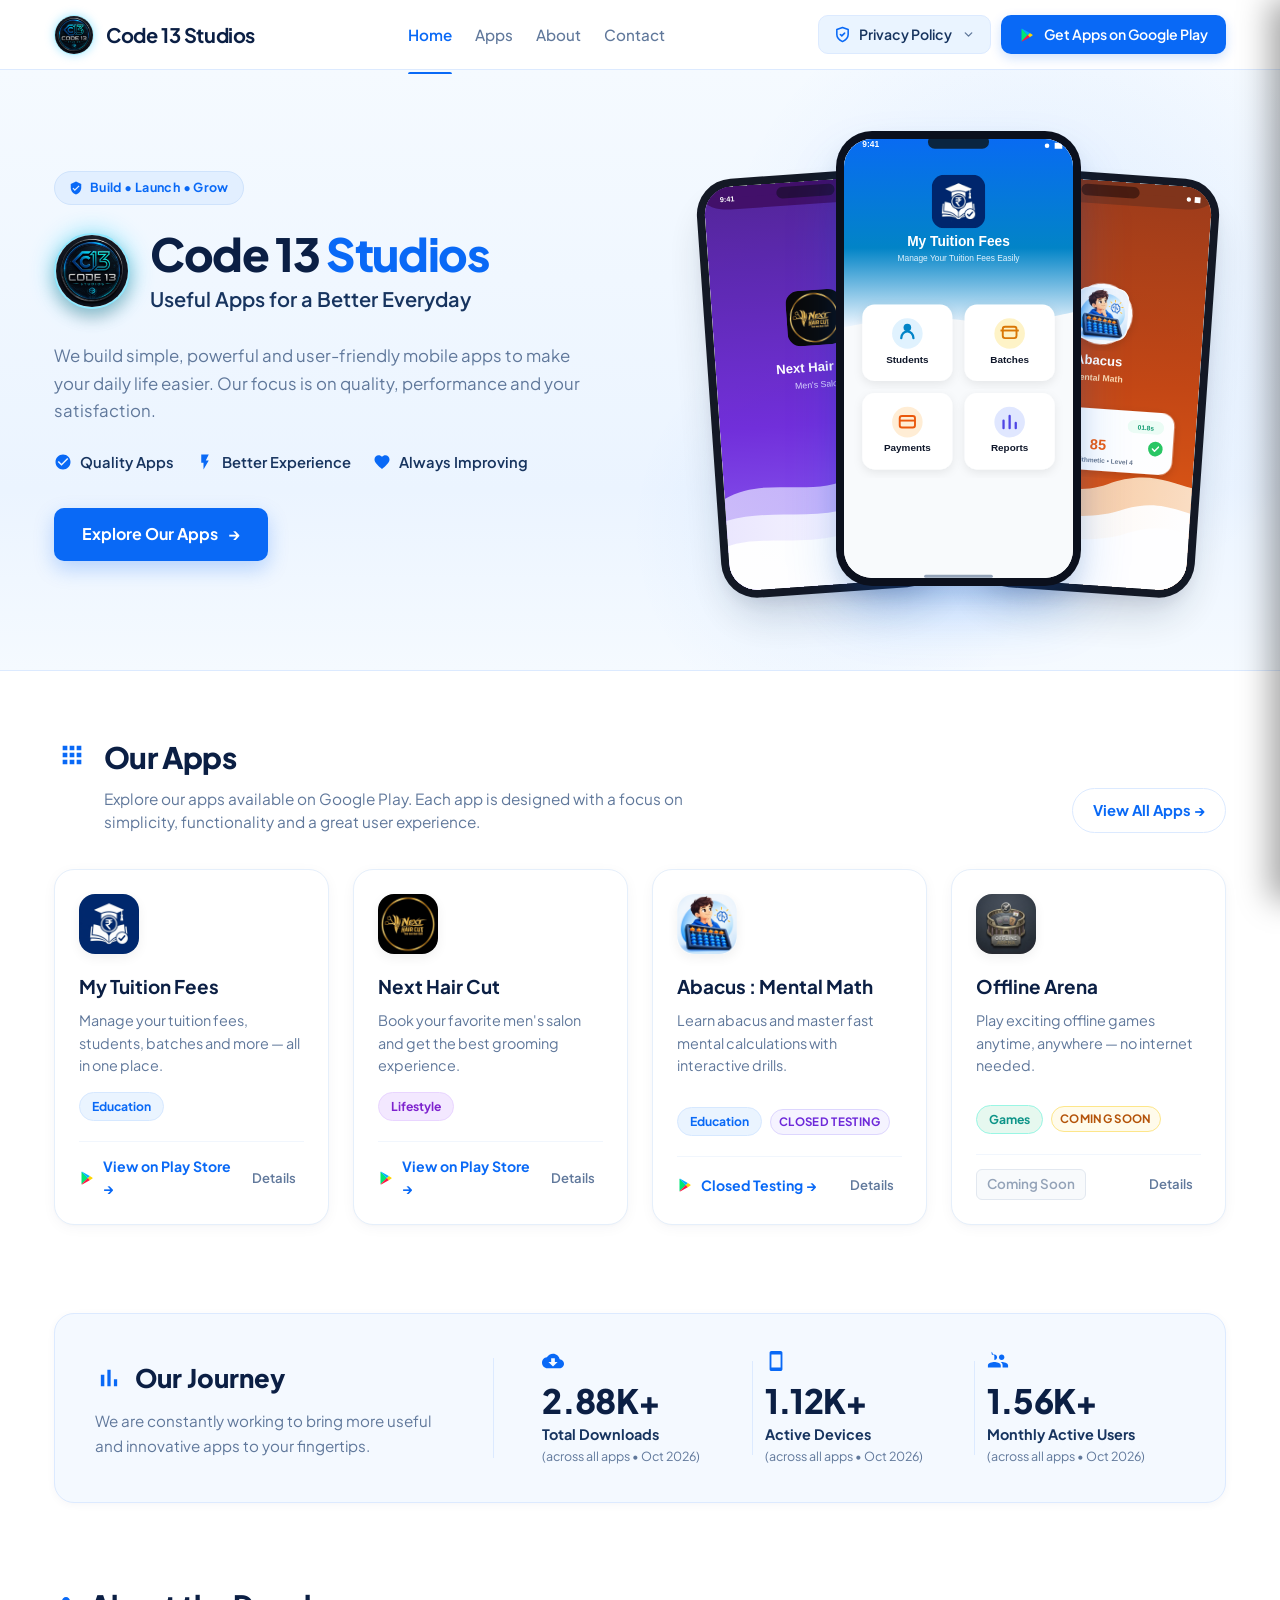
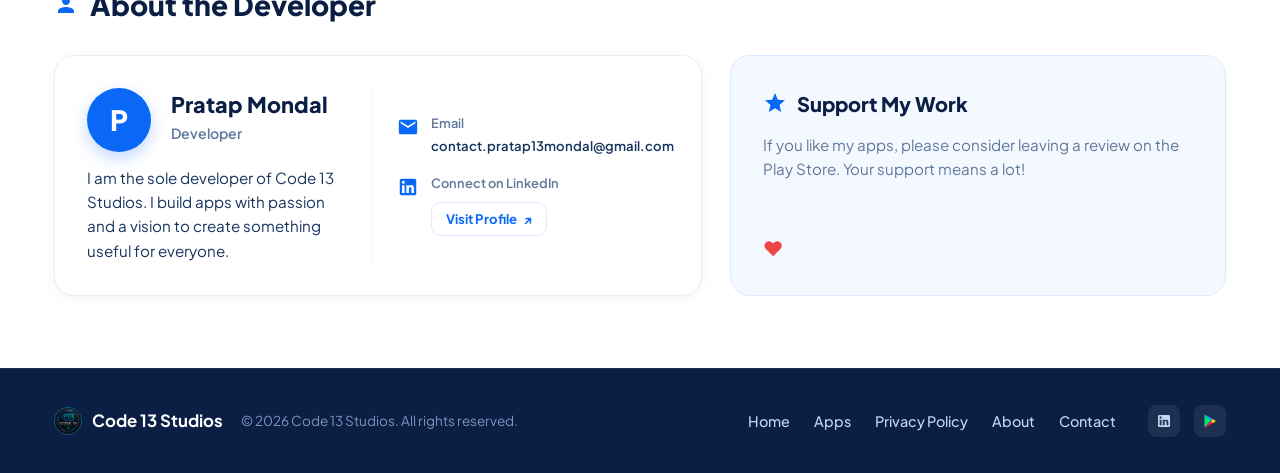
==== commit 60fca77b: "feat: add homepage, privacy policies, styling, and application details for Code 13 Studios" ====
--- a/index.html
+++ b/index.html
@@ -327,7 +327,7 @@
             <p class="app-card-desc">Manage your tuition fees, students, batches and more — all in one place.</p>
             <span class="app-card-category badge-education">Education</span>
             <div class="app-card-footer">
-              <a href="https://play.google.com/store/apps/details?id=com.code13studios.mytuitionfees" class="app-card-link" target="_blank" rel="noopener noreferrer">
+              <a href="https://play.google.com/store/apps/details?id=com.pratap.mytuitionfees" class="app-card-link" target="_blank" rel="noopener noreferrer">
                 <span>View on Play Store →</span>
               </a>
               <a href="section/app-details.html?app=my-tuition-fees" class="app-details-btn-mini">Details</a>
@@ -354,28 +354,28 @@
 
           <!-- Right Statistics Block -->
           <div class="journey-stats-grid">
-            <!-- Stat 1 -->
+            <!-- Stat 1: Total Downloads across all apps -->
             <div class="stat-item">
               <svg class="stat-icon" viewBox="0 0 24 24" aria-hidden="true"><path d="M19.35 10.04C18.67 6.59 15.64 4 12 4 9.11 4 6.6 5.64 5.35 8.04 2.34 8.36 0 10.91 0 14c0 3.31 2.69 6 6 6h13c2.76 0 5-2.24 5-5 0-2.64-2.05-4.78-4.65-4.96zM17 13l-5 5-5-5h3V9h4v4h3z"/></svg>
-              <div class="stat-number">1.25K+</div>
+              <div class="stat-number" id="journey-total-downloads">2.88K+</div>
               <div class="stat-label">Total Downloads</div>
-              <div class="stat-date">(as of Sep 2026)</div>
-            </div>
-
-            <!-- Stat 2 -->
+              <div class="stat-date">(across all apps • Oct 2026)</div>
+            </div>
+
+            <!-- Stat 2: Active Devices across all apps -->
             <div class="stat-item">
               <svg class="stat-icon" viewBox="0 0 24 24" aria-hidden="true"><path d="M17 1.01L7 1c-1.1 0-2 .9-2 2v18c0 1.1.9 2 2 2h10c1.1 0 2-.9 2-2V3c0-1.1-.9-1.99-2-1.99zM17 19H7V5h10v14z"/></svg>
-              <div class="stat-number">688</div>
+              <div class="stat-number" id="journey-active-devices">1.12K+</div>
               <div class="stat-label">Active Devices</div>
-              <div class="stat-date">(as of Sep 2026)</div>
-            </div>
-
-            <!-- Stat 3 -->
+              <div class="stat-date">(across all apps • Oct 2026)</div>
+            </div>
+
+            <!-- Stat 3: Daily Active Users across all apps -->
             <div class="stat-item">
               <svg class="stat-icon" viewBox="0 0 24 24" aria-hidden="true"><path d="M16 11c1.66 0 2.99-1.34 2.99-3S17.66 5 16 5c-1.66 0-3 1.34-3 3s1.34 3 3 3zm-8 0c1.66 0 2.99-1.34 2.99-3S9.66 5 8 5C6.34 5 5 6.34 5 3s1.34 3 3 3zm0 2c-2.33 0-7 1.17-7 3.5V19h14v-2.5c0-2.33-4.67-3.5-7-3.5zm8 0c-.29 0-.62.02-.97.05 1.16.84 1.97 1.97 1.97 3.45V19h6v-2.5c0-2.33-4.67-3.5-7-3.5z"/></svg>
-              <div class="stat-number">288</div>
-              <div class="stat-label">Daily Users</div>
-              <div class="stat-date">(as of Sep 2026)</div>
+              <div class="stat-number" id="journey-active-users">1.56K+</div>
+              <div class="stat-label">Monthly Active Users</div>
+              <div class="stat-date">(across all apps • Oct 2026)</div>
             </div>
           </div>
         </div>
--- a/css/style.css
+++ b/css/style.css
@@ -1224,6 +1224,43 @@
   border: 1px solid #99F6E4;
 }
 
+/* Card Meta Badges Row */
+.app-card-meta-row {
+  display: flex;
+  align-items: center;
+  gap: 8px;
+  flex-wrap: wrap;
+  margin-bottom: 20px;
+}
+
+.app-card-meta-row .app-card-category {
+  margin-bottom: 0;
+}
+
+.app-card-status-pill {
+  font-size: 0.72rem;
+  font-weight: 700;
+  padding: 3px 8px;
+  border-radius: var(--radius-pill);
+  text-transform: uppercase;
+  letter-spacing: 0.03em;
+  display: inline-flex;
+  align-items: center;
+  gap: 4px;
+}
+
+.badge-status-coming-soon {
+  background: #FFFBEB;
+  color: #B45309;
+  border: 1px solid #FDE68A;
+}
+
+.badge-status-testing {
+  background: #F5F3FF;
+  color: #6D28D9;
+  border: 1px solid #DDD6FE;
+}
+
 /* Card Bottom Action Link */
 .app-card-footer {
   display: flex;
@@ -1231,6 +1268,19 @@
   justify-content: space-between;
   padding-top: 14px;
   border-top: 1px solid #F1F6FD;
+}
+
+.app-card-status-btn.btn-coming-soon {
+  display: inline-flex;
+  align-items: center;
+  font-size: 0.84rem;
+  font-weight: 600;
+  color: #94A3B8;
+  background: #F8FAFC;
+  border: 1px solid #E2E8F0;
+  padding: 4px 10px;
+  border-radius: 6px;
+  cursor: default;
 }
 
 .app-card-link {
@@ -1851,6 +1901,28 @@
   padding: 3px 10px;
   border-radius: var(--radius-pill);
   font-weight: 600;
+}
+
+.app-detail-status-pill {
+  display: inline-flex;
+  align-items: center;
+  gap: 6px;
+  font-size: 0.85rem;
+  font-weight: 700;
+  padding: 4px 12px;
+  border-radius: var(--radius-pill);
+}
+
+.app-detail-status-pill.status-coming-soon {
+  background: #FFFBEB;
+  color: #B45309;
+  border: 1px solid #FDE68A;
+}
+
+.app-detail-status-pill.status-testing {
+  background: #F5F3FF;
+  color: #6D28D9;
+  border: 1px solid #DDD6FE;
 }
 
 .app-detail-name {
@@ -1923,6 +1995,30 @@
   color: #FFFFFF;
 }
 
+.btn-play-large.is-coming-soon {
+  background: #F1F5F9;
+  color: #64748B;
+  border: 1px solid #CBD5E1;
+  box-shadow: none;
+  cursor: default;
+}
+
+.btn-play-large.is-coming-soon:hover {
+  transform: none;
+  box-shadow: none;
+  background: #F1F5F9;
+  color: #64748B;
+}
+
+.btn-play-large.is-testing {
+  background: linear-gradient(135deg, #0969F6 0%, #7C3AED 100%);
+  box-shadow: 0 6px 18px rgba(124, 58, 237, 0.28);
+}
+
+.btn-play-large.is-testing:hover {
+  box-shadow: 0 10px 24px rgba(124, 58, 237, 0.38);
+}
+
 .btn-privacy-detail {
   display: inline-flex;
   align-items: center;
@@ -2023,6 +2119,16 @@
   margin-top: 2px;
 }
 
+.metric-trend {
+  font-size: 0.74rem;
+  font-weight: 700;
+  color: #059669;
+  display: inline-flex;
+  align-items: center;
+  gap: 3px;
+  margin-top: 4px;
+}
+
 /* Content Layout (Main + Sidebar) */
 .app-content-layout {
   display: grid;
@@ -2083,6 +2189,155 @@
   font-size: 0.96rem;
   color: var(--color-navy-text);
   line-height: 1.7;
+}
+
+/* ==========================================================================
+   Google Play Console KPI Performance Card
+   ========================================================================== */
+.kpi-performance-card {
+  border-color: #DBEAFE;
+  background: linear-gradient(180deg, #FFFFFF 0%, #F9FBFE 100%);
+  position: relative;
+  overflow: hidden;
+}
+
+.kpi-performance-card::before {
+  content: "";
+  position: absolute;
+  top: 0;
+  left: 0;
+  right: 0;
+  height: 3px;
+  background: linear-gradient(90deg, #0969F6, #00E676, #FFD600);
+}
+
+.kpi-card-header {
+  display: flex;
+  align-items: center;
+  gap: 12px;
+  flex-wrap: wrap;
+  margin-bottom: 20px;
+}
+
+.kpi-icon-box {
+  background: #EFF6FF;
+  color: #0969F6;
+  border: 1px solid #BFDBFE;
+}
+
+.kpi-header-titles {
+  display: flex;
+  flex-direction: column;
+}
+
+.kpi-header-titles .details-card-title {
+  font-size: 1.16rem;
+  line-height: 1.35;
+  margin: 0;
+}
+
+.kpi-period-tag {
+  font-size: 0.78rem;
+  font-weight: 600;
+  color: var(--color-muted-text);
+  margin-top: 2px;
+}
+
+.kpi-verified-pill {
+  margin-left: auto;
+  display: inline-flex;
+  align-items: center;
+  gap: 6px;
+  font-size: 0.78rem;
+  font-weight: 700;
+  color: #059669;
+  background: #ECFDF5;
+  border: 1px solid #A7F3D0;
+  padding: 5px 12px;
+  border-radius: 999px;
+  letter-spacing: 0.01em;
+}
+
+.kpi-metrics-grid {
+  display: grid;
+  grid-template-columns: repeat(4, 1fr);
+  gap: 14px;
+}
+
+.kpi-metric-item {
+  background: #FFFFFF;
+  border: 1px solid #E5EEF9;
+  border-radius: var(--radius-md);
+  padding: 14px 16px;
+  display: flex;
+  flex-direction: column;
+  justify-content: space-between;
+  box-shadow: 0 1px 4px rgba(11, 31, 68, 0.03);
+  transition: all var(--transition-fast);
+}
+
+.kpi-metric-item:hover {
+  border-color: #93C5FD;
+  box-shadow: 0 4px 14px rgba(9, 105, 246, 0.08);
+  transform: translateY(-2px);
+}
+
+.kpi-item-top {
+  display: flex;
+  align-items: baseline;
+  justify-content: space-between;
+  gap: 8px;
+  margin-bottom: 6px;
+}
+
+.kpi-item-val {
+  font-size: 1.28rem;
+  font-weight: 800;
+  color: var(--color-navy-dark);
+  letter-spacing: -0.01em;
+  line-height: 1.2;
+}
+
+.kpi-item-trend {
+  font-size: 0.74rem;
+  font-weight: 700;
+  display: inline-flex;
+  align-items: center;
+  gap: 2px;
+  padding: 2px 7px;
+  border-radius: 4px;
+  white-space: nowrap;
+}
+
+.trend-up {
+  color: #047857;
+  background: #ECFDF5;
+  border: 1px solid #A7F3D0;
+}
+
+.trend-safe {
+  color: #1D4ED8;
+  background: #EFF6FF;
+  border: 1px solid #BFDBFE;
+}
+
+.trend-neutral {
+  color: #B45309;
+  background: #FFFBEB;
+  border: 1px solid #FDE68A;
+}
+
+.trend-down {
+  color: #B91C1C;
+  background: #FEF2F2;
+  border: 1px solid #FECACA;
+}
+
+.kpi-item-label {
+  font-size: 0.8rem;
+  font-weight: 600;
+  color: var(--color-muted-text);
+  line-height: 1.3;
 }
 
 /* Detailed Features Cards Grid */
@@ -2840,6 +3095,21 @@
   .features-cards-grid {
     grid-template-columns: 1fr;
     gap: 12px;
+  }
+
+  .kpi-card-header {
+    flex-direction: column;
+    align-items: flex-start;
+    gap: 10px;
+  }
+
+  .kpi-verified-pill {
+    margin-left: 0;
+  }
+
+  .kpi-metrics-grid {
+    grid-template-columns: repeat(2, 1fr);
+    gap: 10px;
   }
 
   /* Footer Mobile */
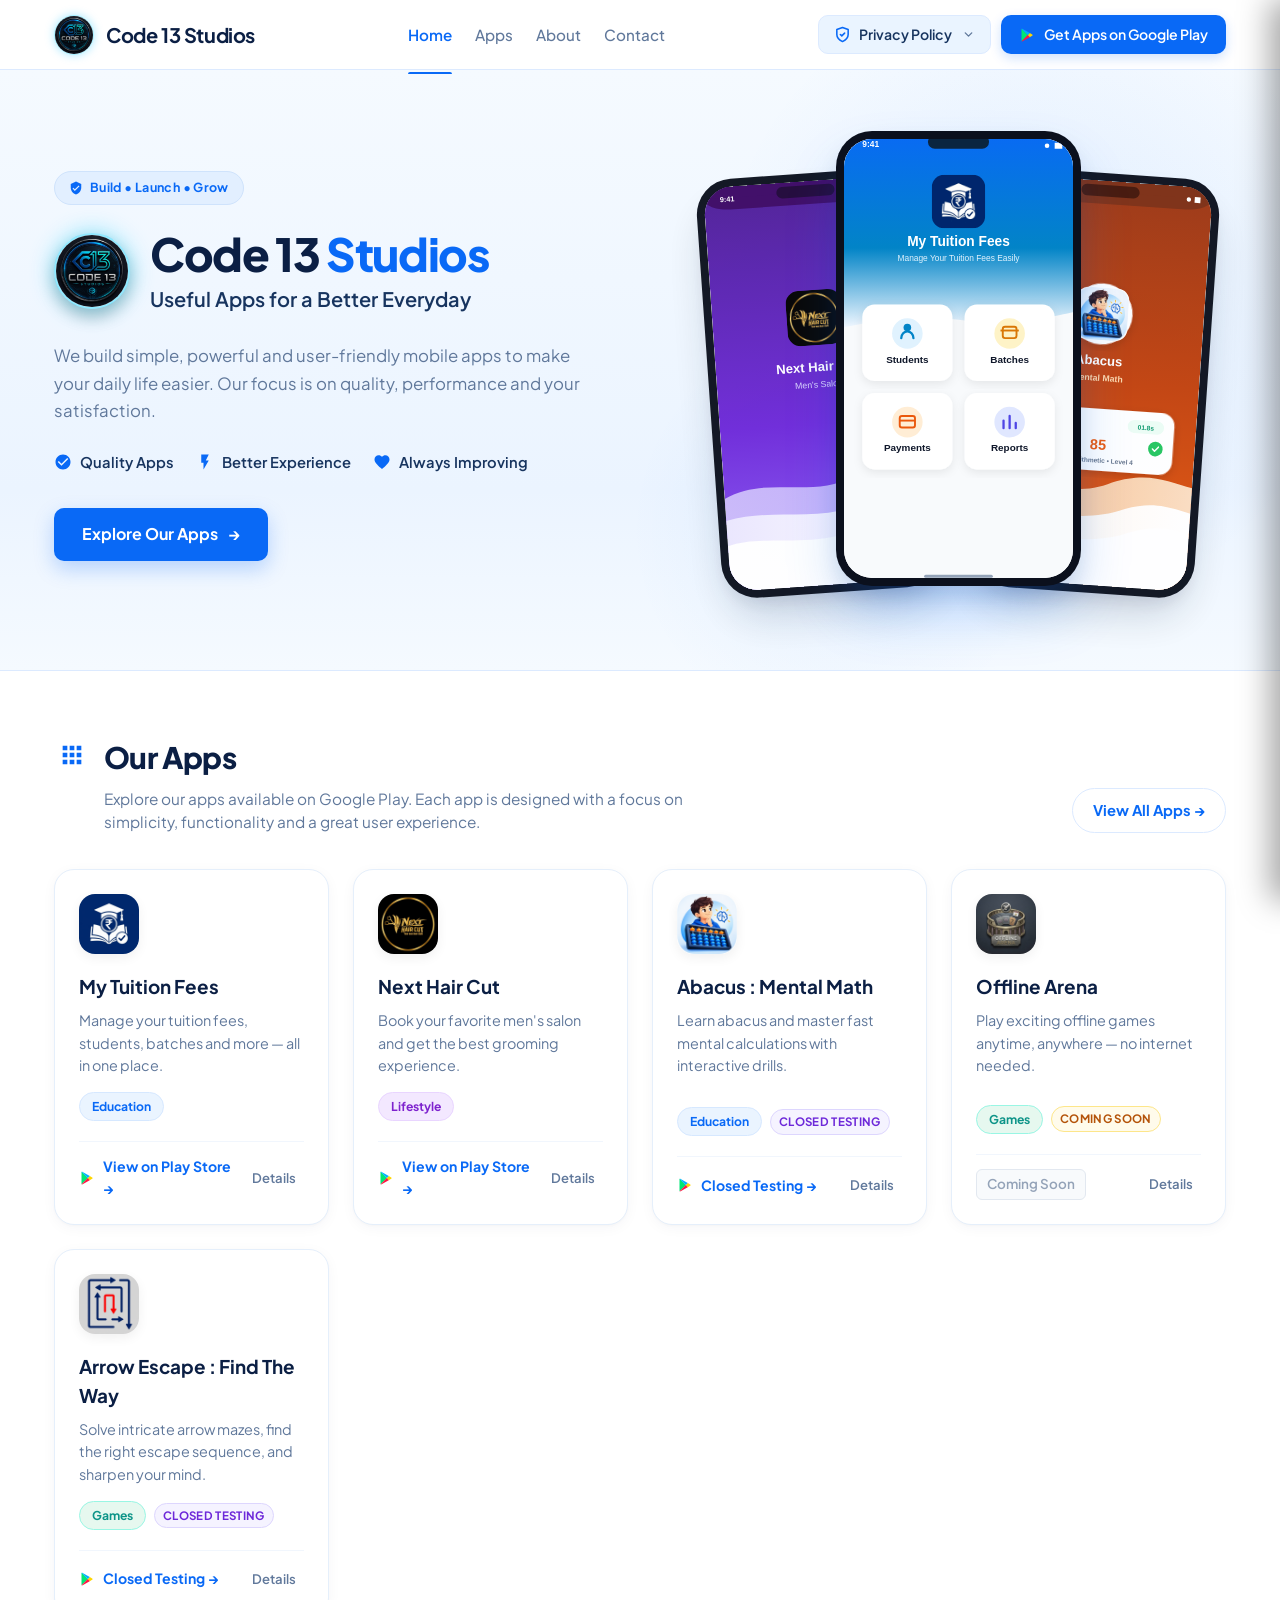
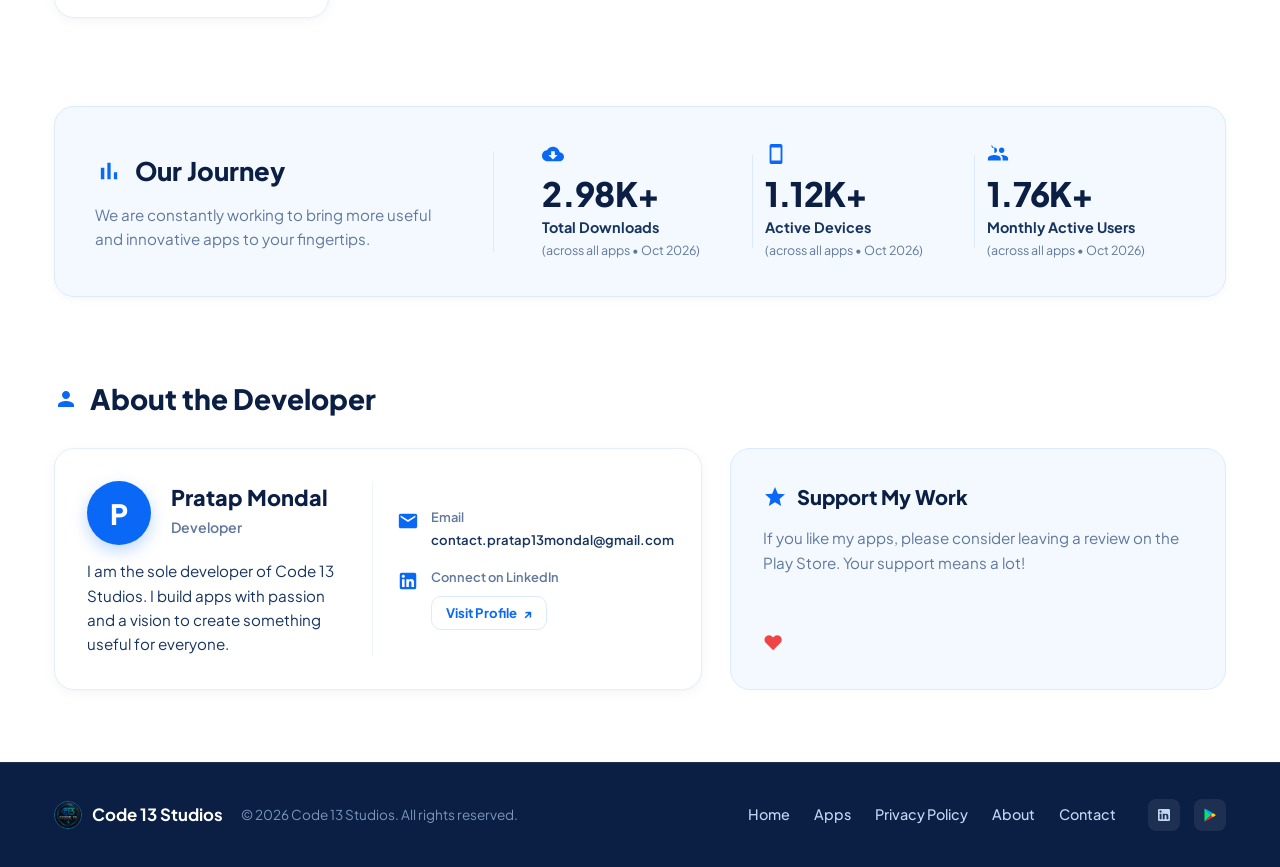
==== commit 669c2994: "feat: add Arrow Escape : Find The Way application and privacy policy" ====
--- a/index.html
+++ b/index.html
@@ -83,6 +83,13 @@
               <div class="menu-item-text">
                 <strong>Offline Arena</strong>
                 <small>100% offline — zero data collection</small>
+              </div>
+            </a>
+            <a href="privacy-policy/arrow-escape.html" class="privacy-menu-item" role="menuitem">
+              <img src="assets/apps/arrow-escape.svg" alt="Arrow Escape" class="menu-item-app-icon" width="32" height="32">
+              <div class="menu-item-text">
+                <strong>Arrow Escape : Find The Way</strong>
+                <small>Minimalist maze & logic puzzle</small>
               </div>
             </a>
             <div class="privacy-menu-footer">
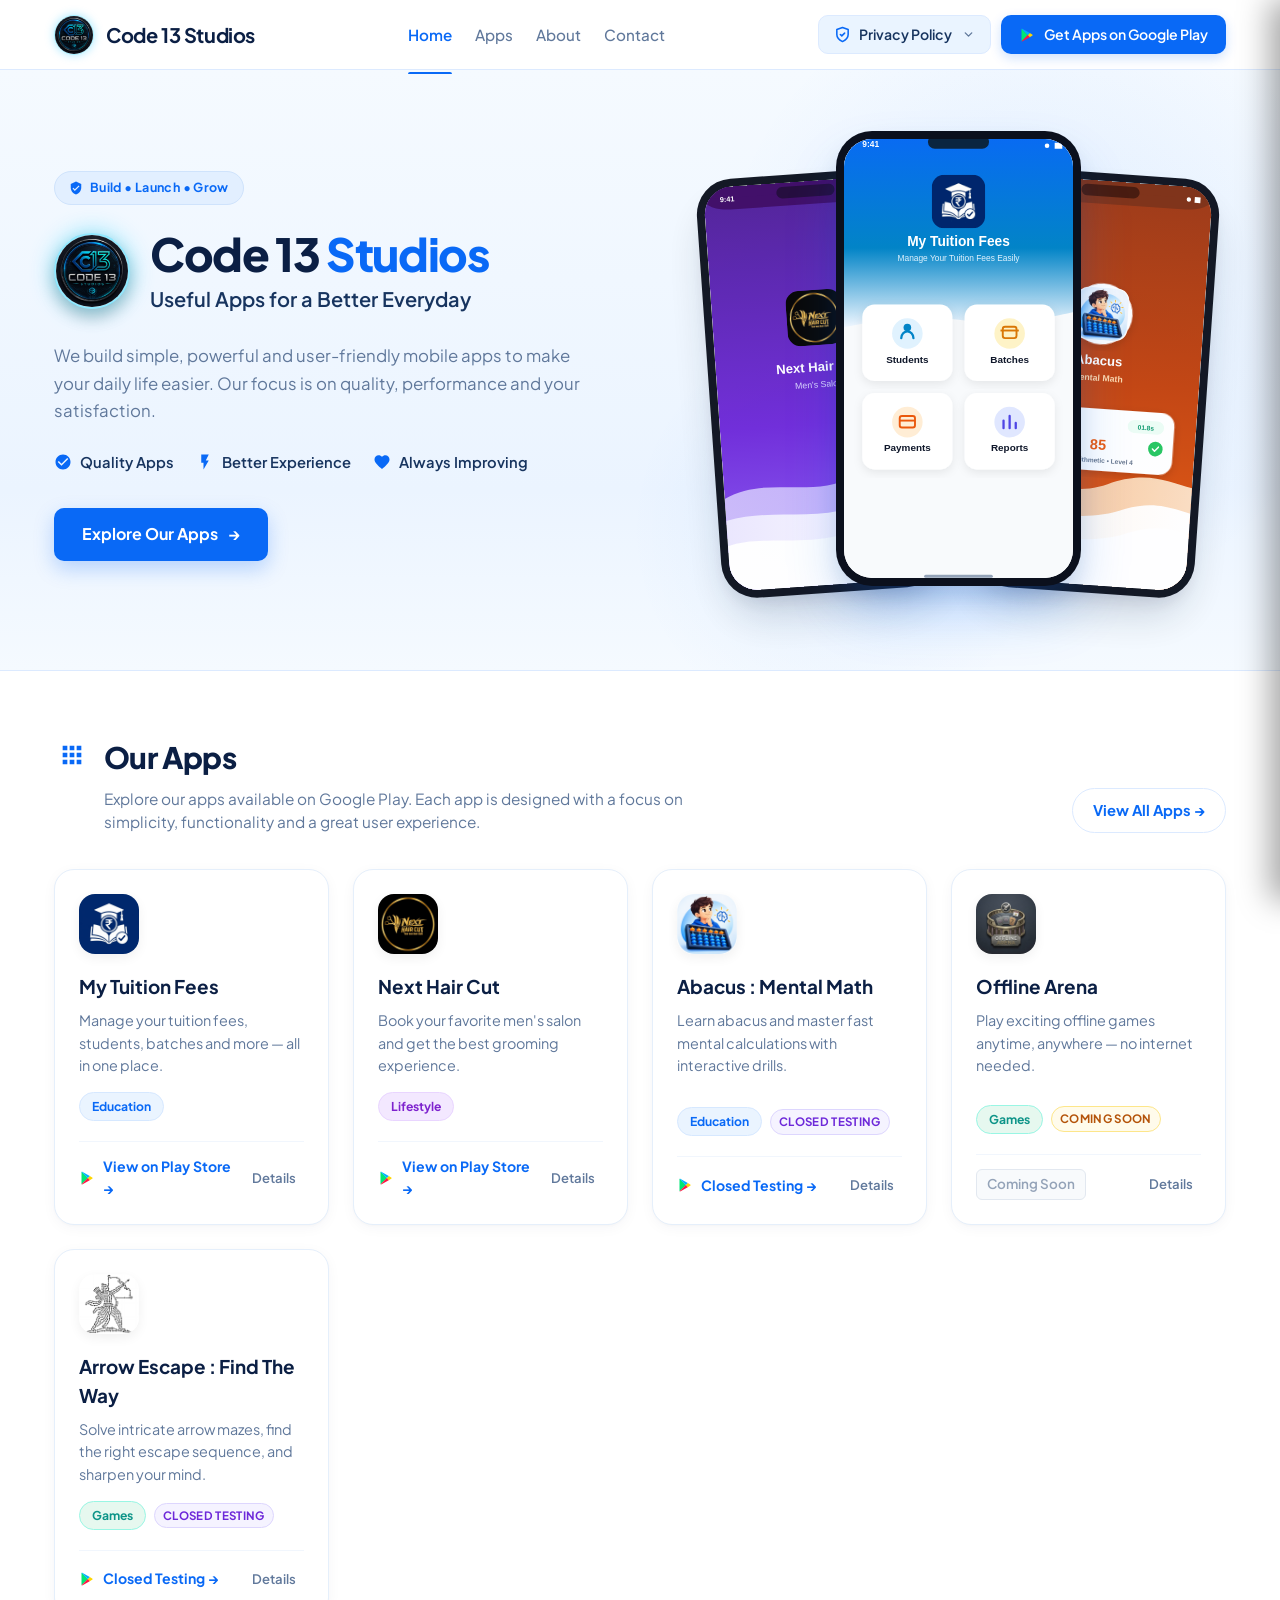
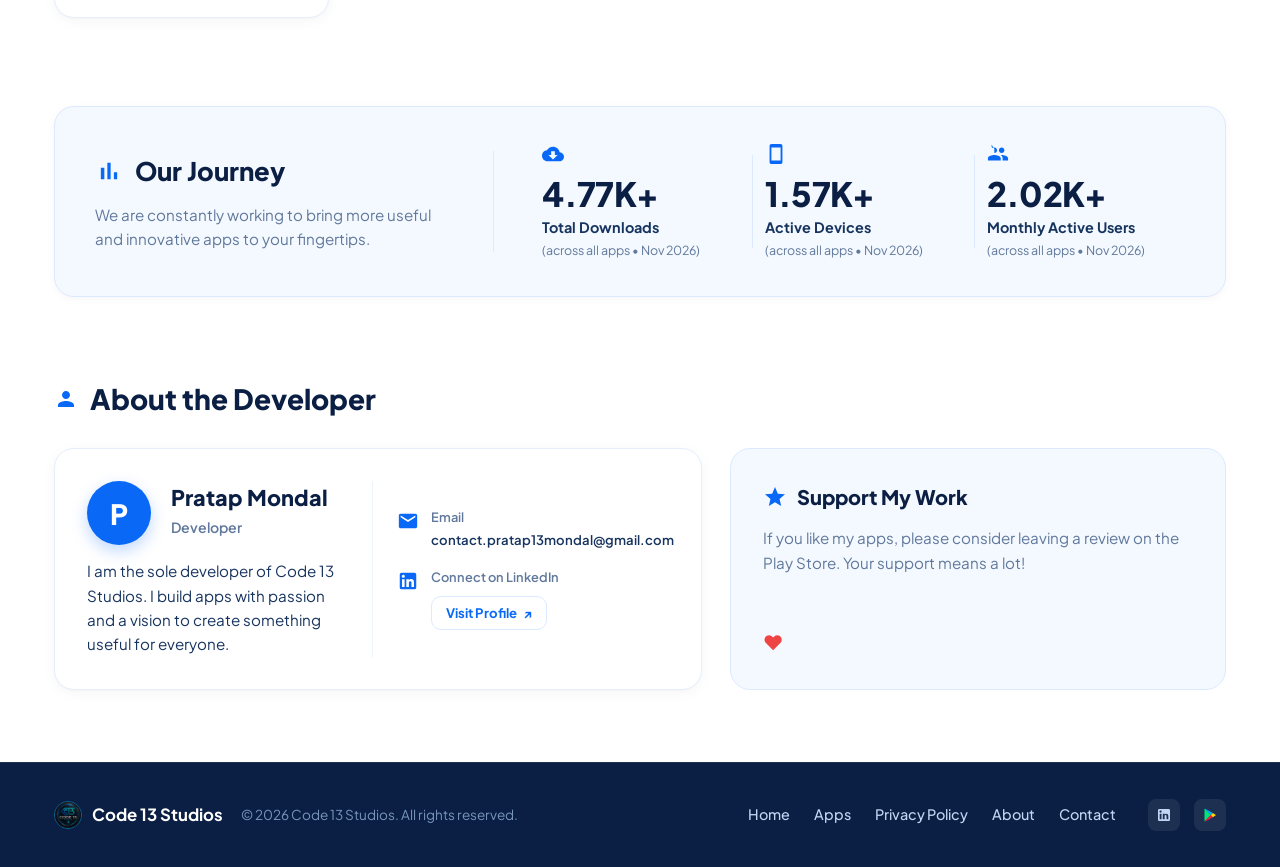
==== commit db68da73: "feat: update My Tuition Fees metrics to latest Google Play Console KPIs (4.24K installs, 4.86 rating" ====
--- a/index.html
+++ b/index.html
@@ -364,25 +364,25 @@
             <!-- Stat 1: Total Downloads across all apps -->
             <div class="stat-item">
               <svg class="stat-icon" viewBox="0 0 24 24" aria-hidden="true"><path d="M19.35 10.04C18.67 6.59 15.64 4 12 4 9.11 4 6.6 5.64 5.35 8.04 2.34 8.36 0 10.91 0 14c0 3.31 2.69 6 6 6h13c2.76 0 5-2.24 5-5 0-2.64-2.05-4.78-4.65-4.96zM17 13l-5 5-5-5h3V9h4v4h3z"/></svg>
-              <div class="stat-number" id="journey-total-downloads">2.88K+</div>
+              <div class="stat-number" id="journey-total-downloads">4.27K+</div>
               <div class="stat-label">Total Downloads</div>
-              <div class="stat-date">(across all apps • Oct 2026)</div>
+              <div class="stat-date">(across all apps • Nov 2026)</div>
             </div>
 
             <!-- Stat 2: Active Devices across all apps -->
             <div class="stat-item">
               <svg class="stat-icon" viewBox="0 0 24 24" aria-hidden="true"><path d="M17 1.01L7 1c-1.1 0-2 .9-2 2v18c0 1.1.9 2 2 2h10c1.1 0 2-.9 2-2V3c0-1.1-.9-1.99-2-1.99zM17 19H7V5h10v14z"/></svg>
-              <div class="stat-number" id="journey-active-devices">1.12K+</div>
+              <div class="stat-number" id="journey-active-devices">1.57K+</div>
               <div class="stat-label">Active Devices</div>
-              <div class="stat-date">(across all apps • Oct 2026)</div>
+              <div class="stat-date">(across all apps • Nov 2026)</div>
             </div>
 
             <!-- Stat 3: Daily Active Users across all apps -->
             <div class="stat-item">
               <svg class="stat-icon" viewBox="0 0 24 24" aria-hidden="true"><path d="M16 11c1.66 0 2.99-1.34 2.99-3S17.66 5 16 5c-1.66 0-3 1.34-3 3s1.34 3 3 3zm-8 0c1.66 0 2.99-1.34 2.99-3S9.66 5 8 5C6.34 5 5 6.34 5 3s1.34 3 3 3zm0 2c-2.33 0-7 1.17-7 3.5V19h14v-2.5c0-2.33-4.67-3.5-7-3.5zm8 0c-.29 0-.62.02-.97.05 1.16.84 1.97 1.97 1.97 3.45V19h6v-2.5c0-2.33-4.67-3.5-7-3.5z"/></svg>
-              <div class="stat-number" id="journey-active-users">1.56K+</div>
+              <div class="stat-number" id="journey-active-users">1.82K+</div>
               <div class="stat-label">Monthly Active Users</div>
-              <div class="stat-date">(across all apps • Oct 2026)</div>
+              <div class="stat-date">(across all apps • Nov 2026)</div>
             </div>
           </div>
         </div>
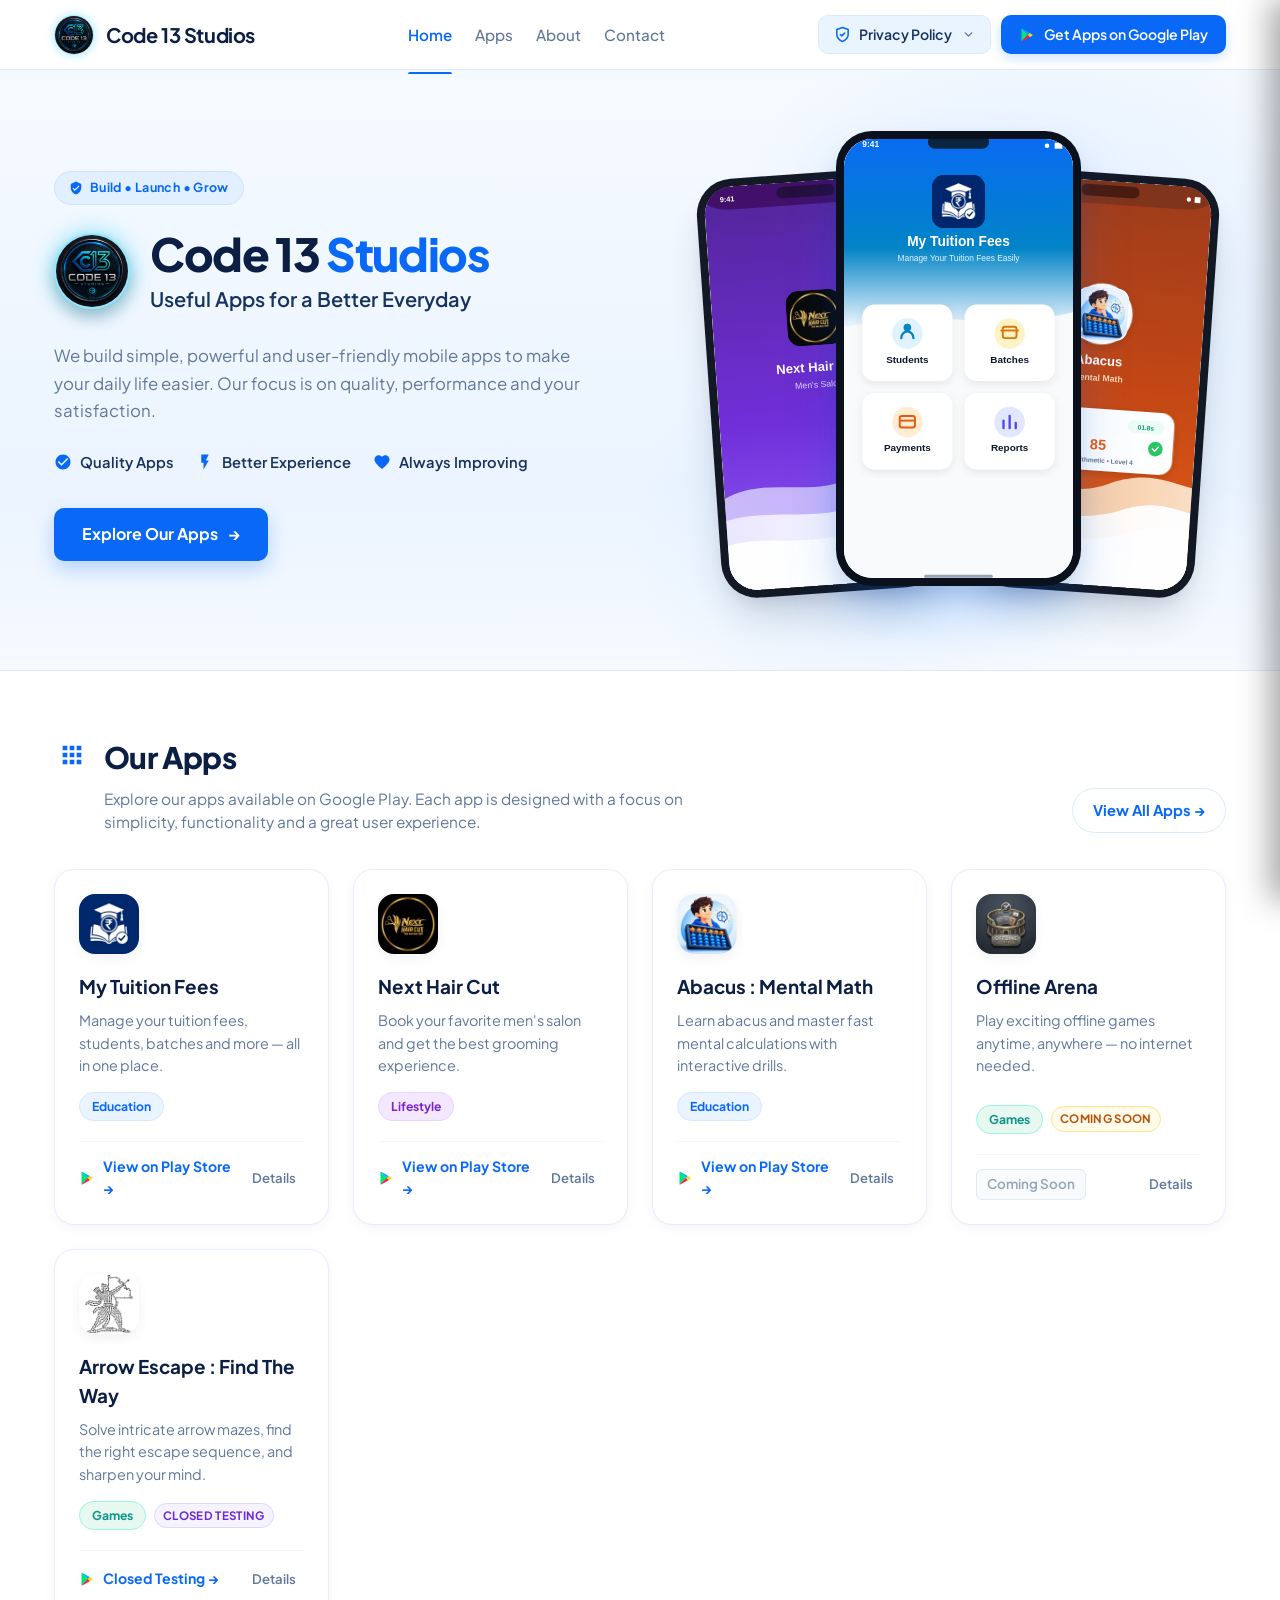
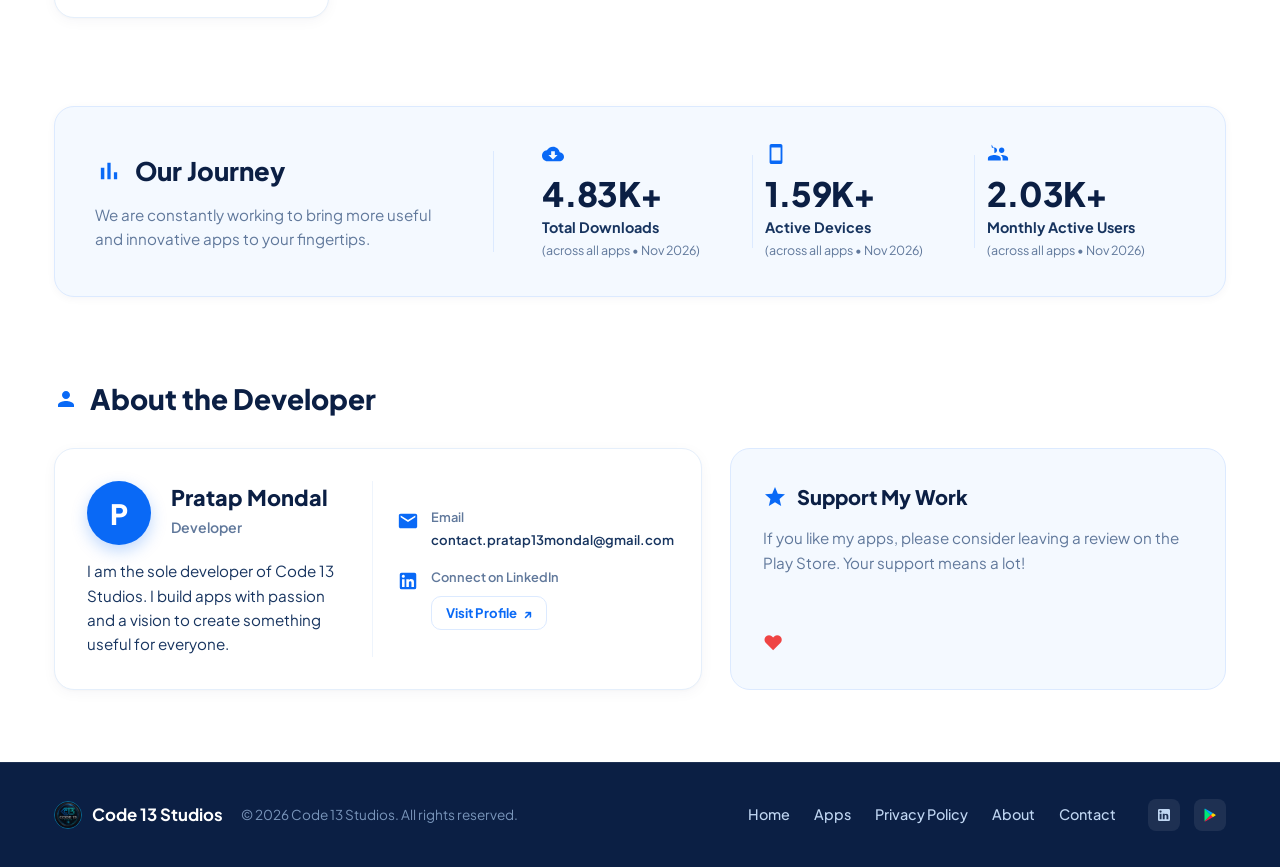
==== commit 23f217bc: "feat: update Abacus: Mental Math metrics with Google Play Console KPI trends (64 installs, 5.0 ratin" ====
--- a/index.html
+++ b/index.html
@@ -364,7 +364,7 @@
             <!-- Stat 1: Total Downloads across all apps -->
             <div class="stat-item">
               <svg class="stat-icon" viewBox="0 0 24 24" aria-hidden="true"><path d="M19.35 10.04C18.67 6.59 15.64 4 12 4 9.11 4 6.6 5.64 5.35 8.04 2.34 8.36 0 10.91 0 14c0 3.31 2.69 6 6 6h13c2.76 0 5-2.24 5-5 0-2.64-2.05-4.78-4.65-4.96zM17 13l-5 5-5-5h3V9h4v4h3z"/></svg>
-              <div class="stat-number" id="journey-total-downloads">4.27K+</div>
+              <div class="stat-number" id="journey-total-downloads">4.33K+</div>
               <div class="stat-label">Total Downloads</div>
               <div class="stat-date">(across all apps • Nov 2026)</div>
             </div>
@@ -372,7 +372,7 @@
             <!-- Stat 2: Active Devices across all apps -->
             <div class="stat-item">
               <svg class="stat-icon" viewBox="0 0 24 24" aria-hidden="true"><path d="M17 1.01L7 1c-1.1 0-2 .9-2 2v18c0 1.1.9 2 2 2h10c1.1 0 2-.9 2-2V3c0-1.1-.9-1.99-2-1.99zM17 19H7V5h10v14z"/></svg>
-              <div class="stat-number" id="journey-active-devices">1.57K+</div>
+              <div class="stat-number" id="journey-active-devices">1.59K+</div>
               <div class="stat-label">Active Devices</div>
               <div class="stat-date">(across all apps • Nov 2026)</div>
             </div>
@@ -380,7 +380,7 @@
             <!-- Stat 3: Daily Active Users across all apps -->
             <div class="stat-item">
               <svg class="stat-icon" viewBox="0 0 24 24" aria-hidden="true"><path d="M16 11c1.66 0 2.99-1.34 2.99-3S17.66 5 16 5c-1.66 0-3 1.34-3 3s1.34 3 3 3zm-8 0c1.66 0 2.99-1.34 2.99-3S9.66 5 8 5C6.34 5 5 6.34 5 3s1.34 3 3 3zm0 2c-2.33 0-7 1.17-7 3.5V19h14v-2.5c0-2.33-4.67-3.5-7-3.5zm8 0c-.29 0-.62.02-.97.05 1.16.84 1.97 1.97 1.97 3.45V19h6v-2.5c0-2.33-4.67-3.5-7-3.5z"/></svg>
-              <div class="stat-number" id="journey-active-users">1.82K+</div>
+              <div class="stat-number" id="journey-active-users">1.83K+</div>
               <div class="stat-label">Monthly Active Users</div>
               <div class="stat-date">(across all apps • Nov 2026)</div>
             </div>
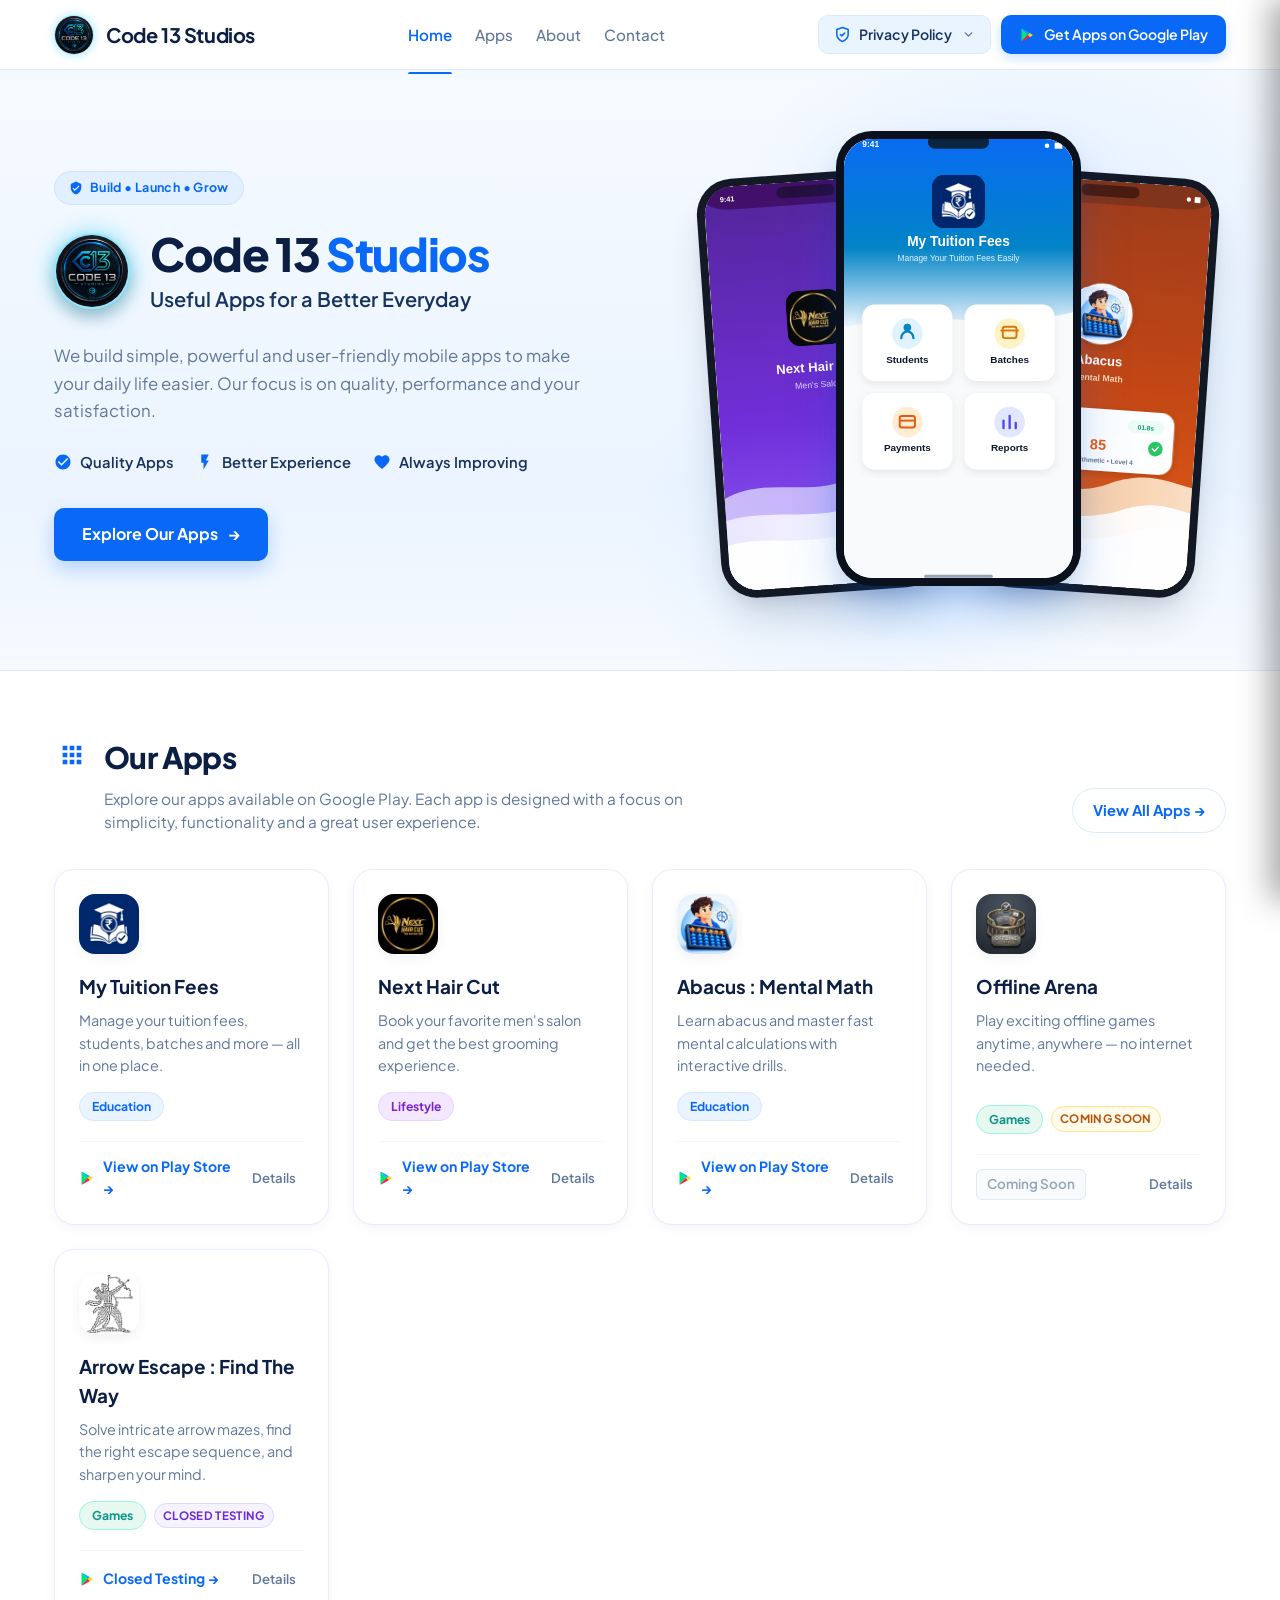
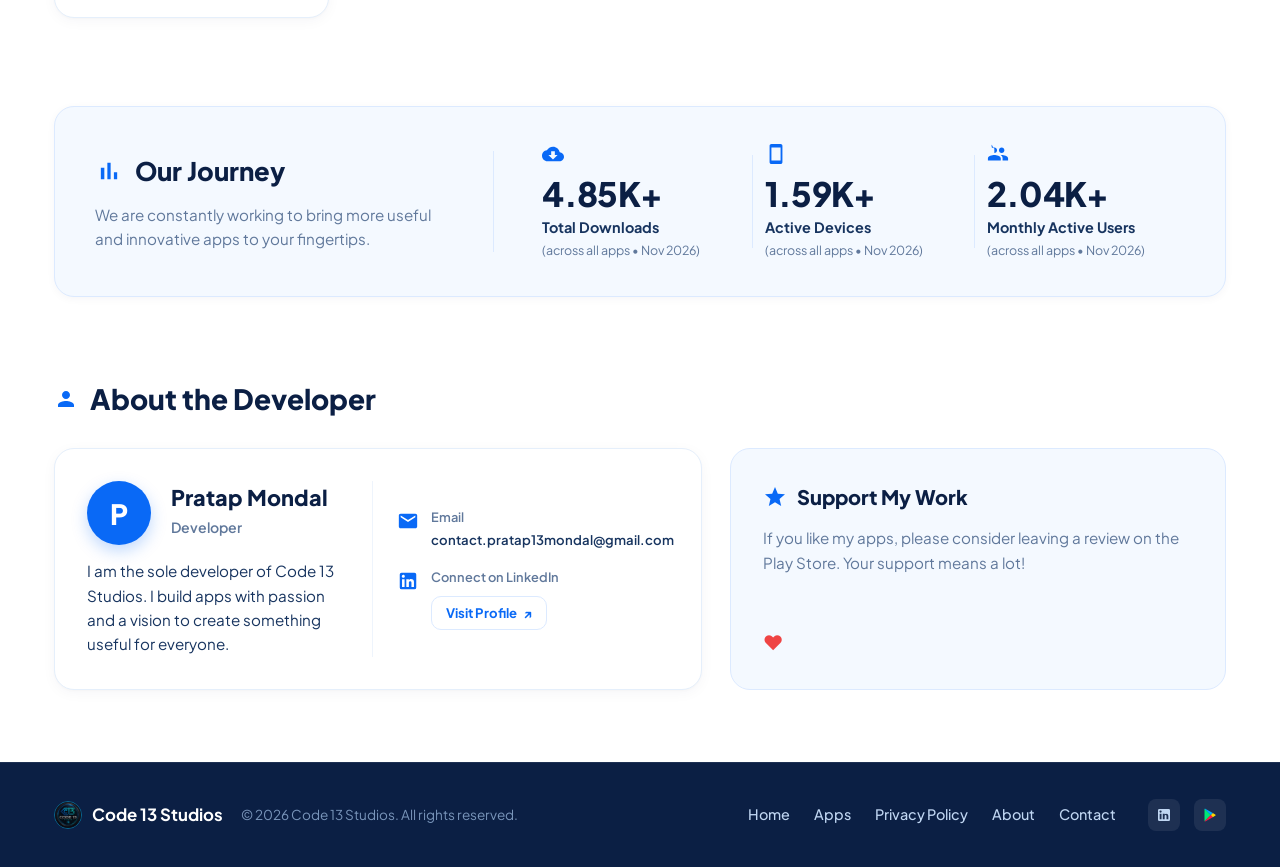
==== commit e96a67e7: "feat: update Next Hair Cut metrics with Play Console KPI data (43 installs, 14.9 MAU)" ====
--- a/index.html
+++ b/index.html
@@ -364,7 +364,7 @@
             <!-- Stat 1: Total Downloads across all apps -->
             <div class="stat-item">
               <svg class="stat-icon" viewBox="0 0 24 24" aria-hidden="true"><path d="M19.35 10.04C18.67 6.59 15.64 4 12 4 9.11 4 6.6 5.64 5.35 8.04 2.34 8.36 0 10.91 0 14c0 3.31 2.69 6 6 6h13c2.76 0 5-2.24 5-5 0-2.64-2.05-4.78-4.65-4.96zM17 13l-5 5-5-5h3V9h4v4h3z"/></svg>
-              <div class="stat-number" id="journey-total-downloads">4.33K+</div>
+              <div class="stat-number" id="journey-total-downloads">4.37K+</div>
               <div class="stat-label">Total Downloads</div>
               <div class="stat-date">(across all apps • Nov 2026)</div>
             </div>
@@ -372,7 +372,7 @@
             <!-- Stat 2: Active Devices across all apps -->
             <div class="stat-item">
               <svg class="stat-icon" viewBox="0 0 24 24" aria-hidden="true"><path d="M17 1.01L7 1c-1.1 0-2 .9-2 2v18c0 1.1.9 2 2 2h10c1.1 0 2-.9 2-2V3c0-1.1-.9-1.99-2-1.99zM17 19H7V5h10v14z"/></svg>
-              <div class="stat-number" id="journey-active-devices">1.59K+</div>
+              <div class="stat-number" id="journey-active-devices">1.60K+</div>
               <div class="stat-label">Active Devices</div>
               <div class="stat-date">(across all apps • Nov 2026)</div>
             </div>
@@ -380,7 +380,7 @@
             <!-- Stat 3: Daily Active Users across all apps -->
             <div class="stat-item">
               <svg class="stat-icon" viewBox="0 0 24 24" aria-hidden="true"><path d="M16 11c1.66 0 2.99-1.34 2.99-3S17.66 5 16 5c-1.66 0-3 1.34-3 3s1.34 3 3 3zm-8 0c1.66 0 2.99-1.34 2.99-3S9.66 5 8 5C6.34 5 5 6.34 5 3s1.34 3 3 3zm0 2c-2.33 0-7 1.17-7 3.5V19h14v-2.5c0-2.33-4.67-3.5-7-3.5zm8 0c-.29 0-.62.02-.97.05 1.16.84 1.97 1.97 1.97 3.45V19h6v-2.5c0-2.33-4.67-3.5-7-3.5z"/></svg>
-              <div class="stat-number" id="journey-active-users">1.83K+</div>
+              <div class="stat-number" id="journey-active-users">1.85K+</div>
               <div class="stat-label">Monthly Active Users</div>
               <div class="stat-date">(across all apps • Nov 2026)</div>
             </div>
